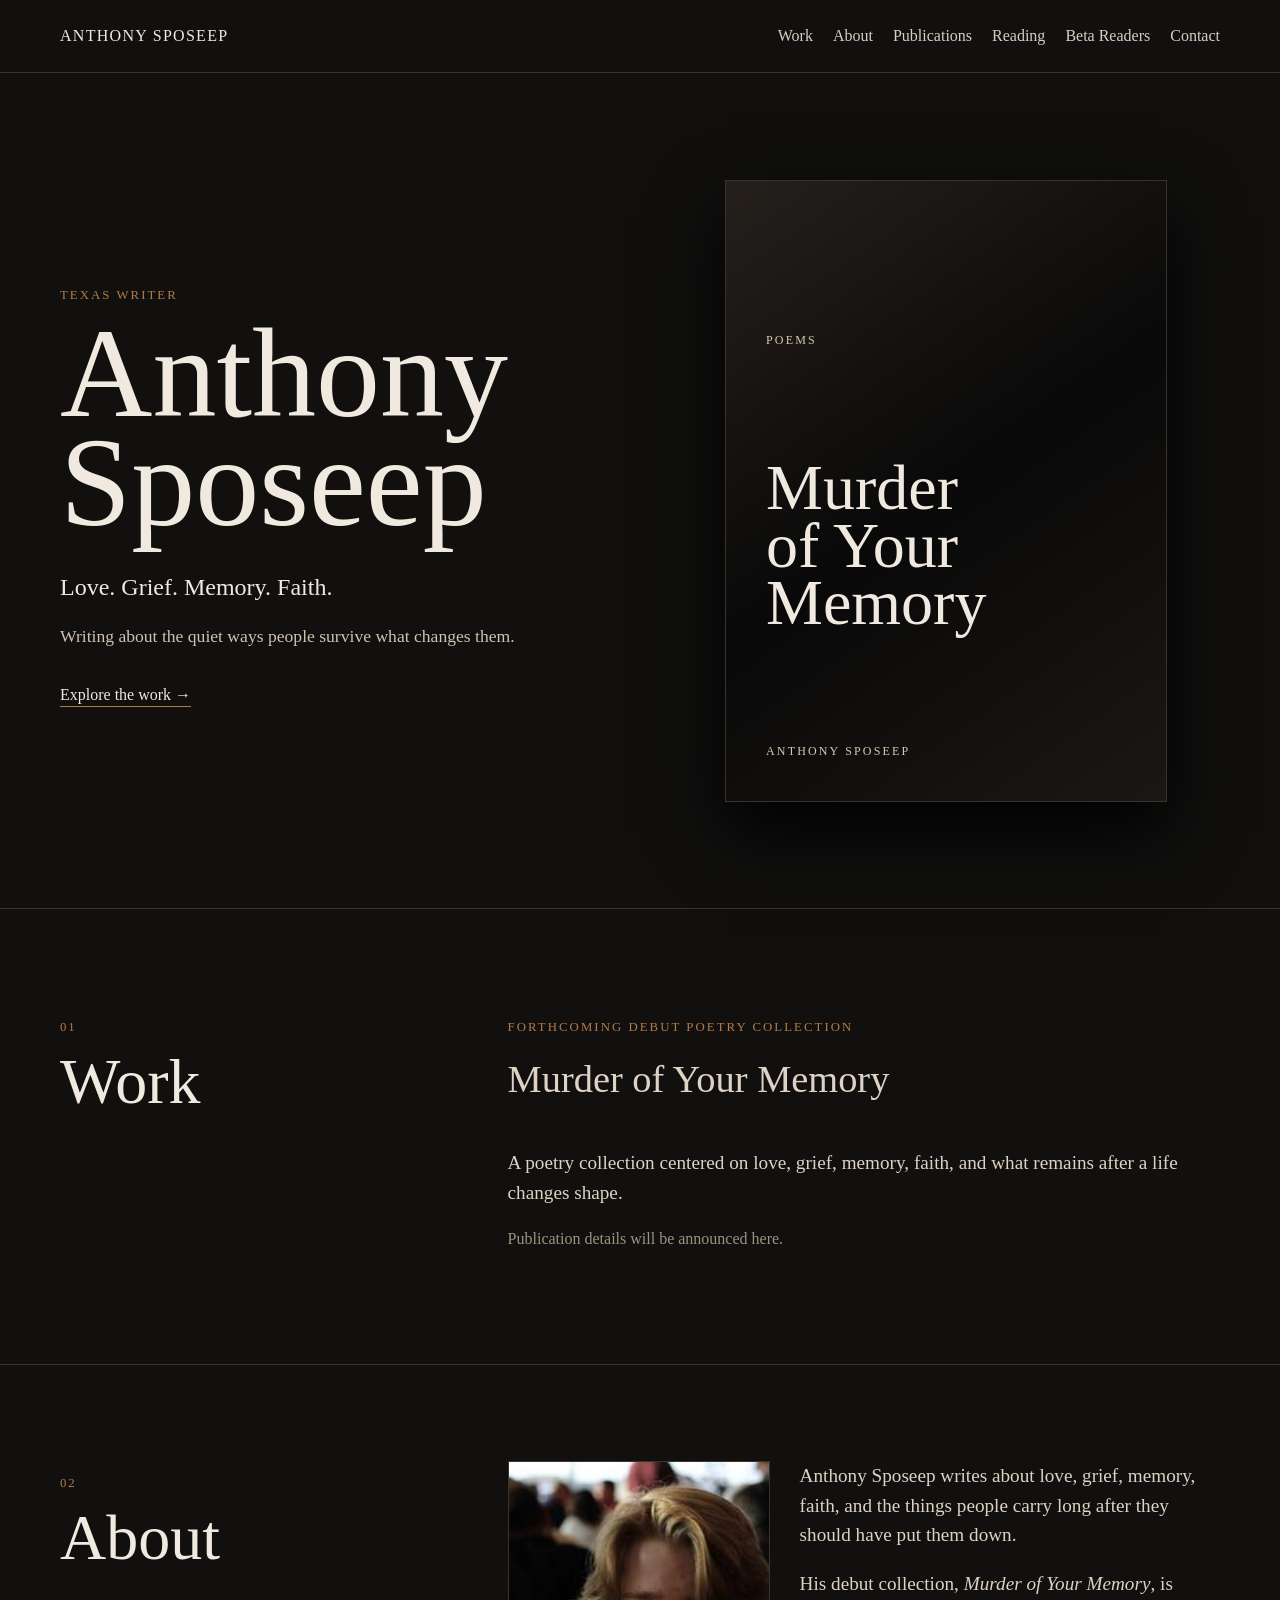
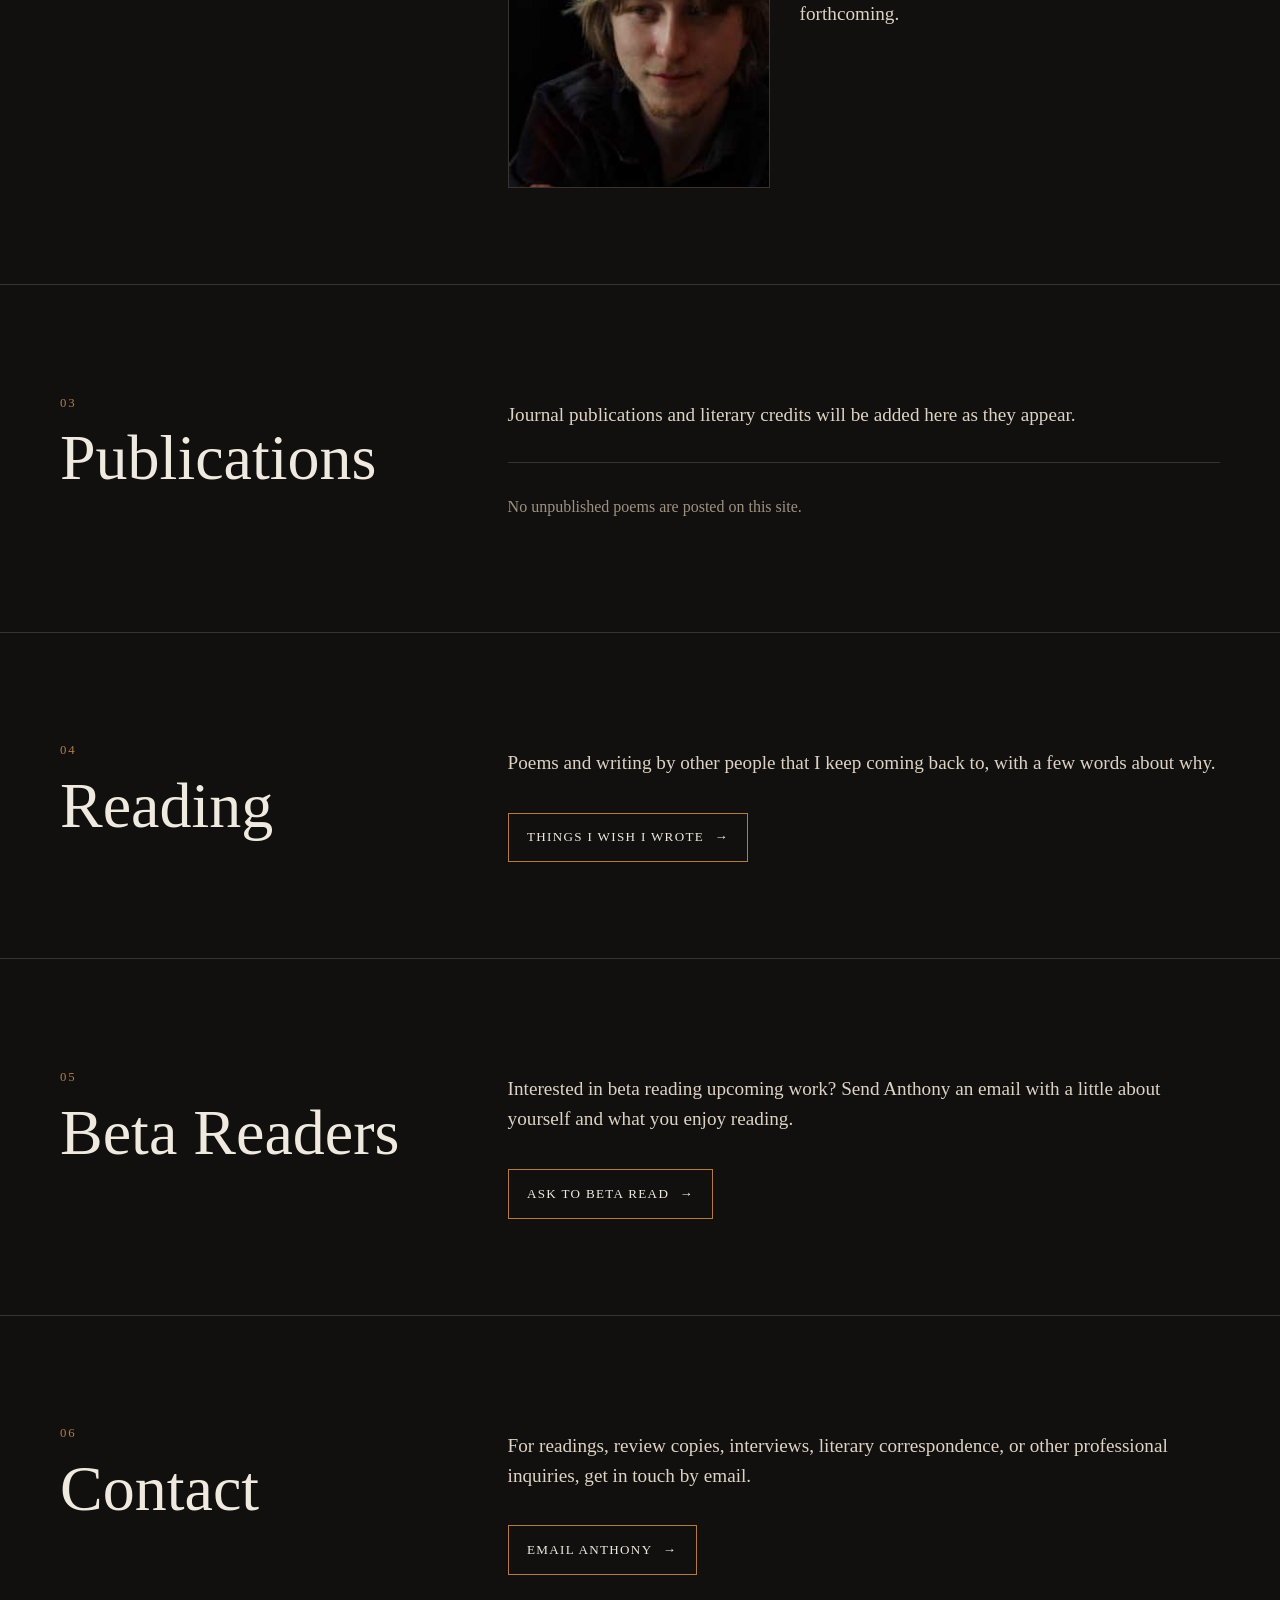
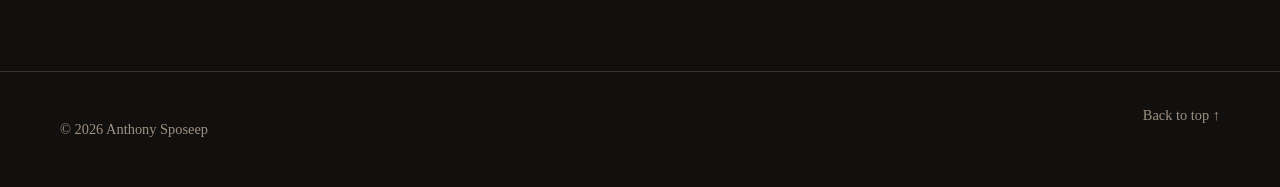
==== index.html @ ea29cc81 "Add author portrait and simplify bio" ====
<!doctype html>
<html lang="en">
<head>
  <meta charset="utf-8">
  <meta name="viewport" content="width=device-width, initial-scale=1">
  <meta name="description" content="Official website of Anthony Sposeep, a Texas writer whose work explores love, grief, memory, faith, and the quiet ways people survive what changes them.">
  <meta name="theme-color" content="#11100f">
  <meta property="og:title" content="Anthony Sposeep | Writer">
  <meta property="og:description" content="Poetry, memory, grief, faith, and the quiet ways people survive what changes them.">
  <meta property="og:type" content="website">
  <title>Anthony Sposeep | Writer</title>
  <link rel="icon" href="favicon.svg" type="image/svg+xml">
  <link rel="stylesheet" href="styles.css?v=3">
</head>
<body>
  <a class="skip-link" href="#main">Skip to content</a>
  <header class="site-header">
    <div class="shell nav-wrap">
      <a class="wordmark" href="#top" aria-label="Anthony Sposeep home">Anthony Sposeep</a>
      <nav class="nav" aria-label="Primary navigation">
        <a href="#work">Work</a>
        <a href="#about">About</a>
        <a href="#publications">Publications</a>
        <a href="reading.html">Reading</a>
        <a href="#beta-readers">Beta Readers</a>
        <a href="#contact">Contact</a>
      </nav>
    </div>
  </header>

  <main id="main">
    <section class="hero shell" id="top">
      <div class="hero-copy">
        <p class="eyebrow">Texas writer</p>
        <h1>Anthony<br>Sposeep</h1>
        <p class="hero-line">Love. Grief. Memory. Faith.</p>
        <p class="hero-intro">Writing about the quiet ways people survive what changes them.</p>
        <a class="text-link" href="#work">Explore the work <span aria-hidden="true">→</span></a>
      </div>
      <div class="cover-stage" aria-label="Murder of Your Memory, debut poetry collection">
        <div class="book-cover">
          <div class="cover-noise"></div>
          <span class="cover-kicker">Poems</span>
          <div class="cover-title">Murder<br>of Your<br>Memory</div>
          <span class="cover-author">Anthony Sposeep</span>
        </div>
      </div>
    </section>

    <section class="section work-section" id="work"><div class="shell two-col"><div><p class="section-number">01</p><h2>Work</h2></div><article class="feature-card"><p class="eyebrow">Forthcoming debut poetry collection</p><h3>Murder of Your Memory</h3><p>A poetry collection centered on love, grief, memory, faith, and what remains after a life changes shape.</p><p class="quiet">Publication details will be announced here.</p></article></div></section>
    <section class="section" id="about"><div class="shell two-col"><div><p class="section-number">02</p><h2>About</h2></div><div class="about-content"><img class="about-cat" src="author.jpeg" alt="Portrait of Anthony Sposeep"><div class="prose"><p>Anthony Sposeep writes about love, grief, memory, faith, and the things people carry long after they should have put them down.</p><p>His debut collection, <em>Murder of Your Memory</em>, is forthcoming.</p></div></div></div></section>
    <section class="section" id="publications"><div class="shell two-col"><div><p class="section-number">03</p><h2>Publications</h2></div><div class="prose publications-copy"><p>Journal publications and literary credits will be added here as they appear.</p><div class="rule"></div><p class="quiet">No unpublished poems are posted on this site.</p></div></div></section>
    <section class="section" id="reading"><div class="shell two-col"><div><p class="section-number">04</p><h2>Reading</h2></div><div class="prose"><p>Poems and writing by other people that I keep coming back to, with a few words about why.</p><a class="contact-button" href="reading.html">Things I Wish I Wrote <span aria-hidden="true">→</span></a></div></div></section>
    <section class="section" id="beta-readers"><div class="shell two-col"><div><p class="section-number">05</p><h2>Beta Readers</h2></div><div class="prose"><p>Interested in beta reading upcoming work? Send Anthony an email with a little about yourself and what you enjoy reading.</p><a class="contact-button email-link" href="#" data-subject="Beta Reader Request">Ask to Beta Read <span aria-hidden="true">→</span></a></div></div></section>
    <section class="section contact-section" id="contact"><div class="shell two-col"><div><p class="section-number">06</p><h2>Contact</h2></div><div class="prose"><p>For readings, review copies, interviews, literary correspondence, or other professional inquiries, get in touch by email.</p><a class="contact-button email-link" href="#" data-subject="Website Inquiry">Email Anthony <span aria-hidden="true">→</span></a></div></div></section>
  </main>
  <footer class="site-footer"><div class="shell footer-wrap"><p>© 2026 Anthony Sposeep</p><a href="#top">Back to top ↑</a></div></footer>
  <script>const addressCodes=[97,110,116,104,111,110,121,115,112,111,115,101,101,112,64,103,109,97,105,108,46,99,111,109];const emailAddress=String.fromCharCode(...addressCodes);document.querySelectorAll('.email-link').forEach((link)=>{const subject=encodeURIComponent(link.dataset.subject||'Website Inquiry');link.href=`mailto:${emailAddress}?subject=${subject}`;});</script>
</body>
</html>
---- styles.css ----
body { margin: 0; background: #11100f; color: #efe9df; font-family: "Times New Roman", Times, serif; line-height: 1.55; }
a { color: inherit; text-decoration: none; }
.shell { width: min(calc(100% - 2rem), 1160px); margin: 0 auto; }
.site-header { position: sticky; top: 0; z-index: 10; background: #11100f; border-bottom: 1px solid #3a332d; }
.nav-wrap { min-height: 72px; display: flex; align-items: center; justify-content: space-between; }
.wordmark { text-transform: uppercase; letter-spacing: .08em; }
.nav { display: flex; gap: 1.25rem; color: #d8cec0; }
.nav a[aria-current="page"] { color: #efe9df; border-bottom: 1px solid #b47b45; }
.hero { min-height: 75vh; display: grid; grid-template-columns: 1fr 1fr; gap: 4rem; align-items: center; padding: 5rem 0; }
.eyebrow { color: #b47b45; text-transform: uppercase; letter-spacing: .16em; font-size: .8rem; }
h1 { font-size: clamp(4.5rem,10vw,8rem); line-height: .85; font-weight: 400; margin: 0 0 2rem; }
.hero-line { font-size: 1.5rem; margin-bottom: .4rem; }
.hero-intro { color: #cec2b3; max-width: 34rem; font-size: 1.1rem; margin-bottom: 2rem; }
.text-link { border-bottom: 1px solid #b47b45; padding-bottom: .2rem; }
.cover-stage { display: grid; place-items: center; }
.book-cover { width: 360px; max-width: 80vw; aspect-ratio: 2/3; background: linear-gradient(145deg,#25201c,#090909 50%,#1b1714); border: 1px solid #3a332d; padding: 2.5rem; display: flex; flex-direction: column; justify-content: space-between; box-shadow: 0 30px 70px #000; }
.cover-kicker,.cover-author { text-transform: uppercase; letter-spacing: .18em; font-size: .75rem; color: #d8c8b5; }
.cover-title { font-size: clamp(2.7rem,5vw,4.2rem); line-height: .9; }
.section { border-top: 1px solid #3a332d; padding: 6rem 0; }
.two-col { display: grid; grid-template-columns: .7fr 1.3fr; gap: 4rem; }
.section-number { color: #b47b45; letter-spacing: .14em; font-size: .8rem; }
.section h2 { font-size: clamp(2.8rem,5vw,5rem); line-height: 1; font-weight: 400; margin: 0; }
.feature-card,.prose { max-width: 46rem; color: #ddd2c4; font-size: 1.2rem; }
.feature-card h3 { font-size: clamp(2rem,3vw,3.4rem); font-weight: 400; margin-top: 0; }
.about-content { display: grid; grid-template-columns: minmax(180px, 260px) 1fr; gap: 2rem; align-items: start; }
.about-cat { width: 100%; aspect-ratio: 4/5; object-fit: cover; object-position: center 38%; display: block; border: 1px solid #3a332d; }
.about-content .prose { max-width: 34rem; }
.about-content .prose p:first-child { margin-top: 0; }
.quiet { color: #9f9181; font-size: 1rem; }
.rule { height: 1px; background: #3a332d; margin: 2rem 0; }
.contact-button { display: inline-flex; align-items: center; gap: .65rem; margin-top: 1rem; padding: .85rem 1.15rem; border: 1px solid #b47b45; color: #efe9df; text-transform: uppercase; letter-spacing: .1em; font-size: .82rem; transition: background .2s ease, color .2s ease; }
.contact-button:hover,.contact-button:focus-visible { background: #b47b45; color: #11100f; outline: none; }
.reading-hero { padding: 7rem 0 6rem; }
.reading-hero h1 { max-width: 850px; }
.reading-list { max-width: 1000px; }
.reading-entry { display: grid; grid-template-columns: .55fr 1.45fr; gap: 4rem; padding: 1rem 0 4rem; }
.reading-meta p { margin-top: 0; }
.reading-copy h2 { font-size: clamp(2.7rem,5vw,5rem); line-height: 1; font-weight: 400; margin: 0 0 2rem; }
.reading-note { color: #ddd2c4; font-size: clamp(1.35rem,2.4vw,2rem); line-height: 1.45; max-width: 42rem; }
.site-footer { border-top: 1px solid #3a332d; padding: 2rem 0; color: #9f9181; font-size: .9rem; }
.footer-wrap { display: flex; justify-content: space-between; gap: 1rem; }
.skip-link { position: absolute; left: -9999px; }
.skip-link:focus { left: 1rem; top: 1rem; background: #efe9df; color: #11100f; padding: .6rem .8rem; z-index: 100; }
@media (max-width: 800px) { .hero,.two-col,.reading-entry { grid-template-columns: 1fr; } .hero { min-height: auto; padding: 4rem 0 6rem; } .section { padding: 5rem 0; } .reading-hero { padding: 5rem 0 4rem; } .reading-entry { gap: 1rem; } .about-content { grid-template-columns: minmax(150px, 220px) 1fr; } }
@media (max-width: 560px) { .nav { gap: .8rem; font-size: .85rem; } .nav a:nth-child(2),.nav a:nth-child(3) { display: none; } .about-content { grid-template-columns: 1fr; } .about-cat { max-width: 320px; aspect-ratio: 4/5; } .footer-wrap { flex-direction: column; } }
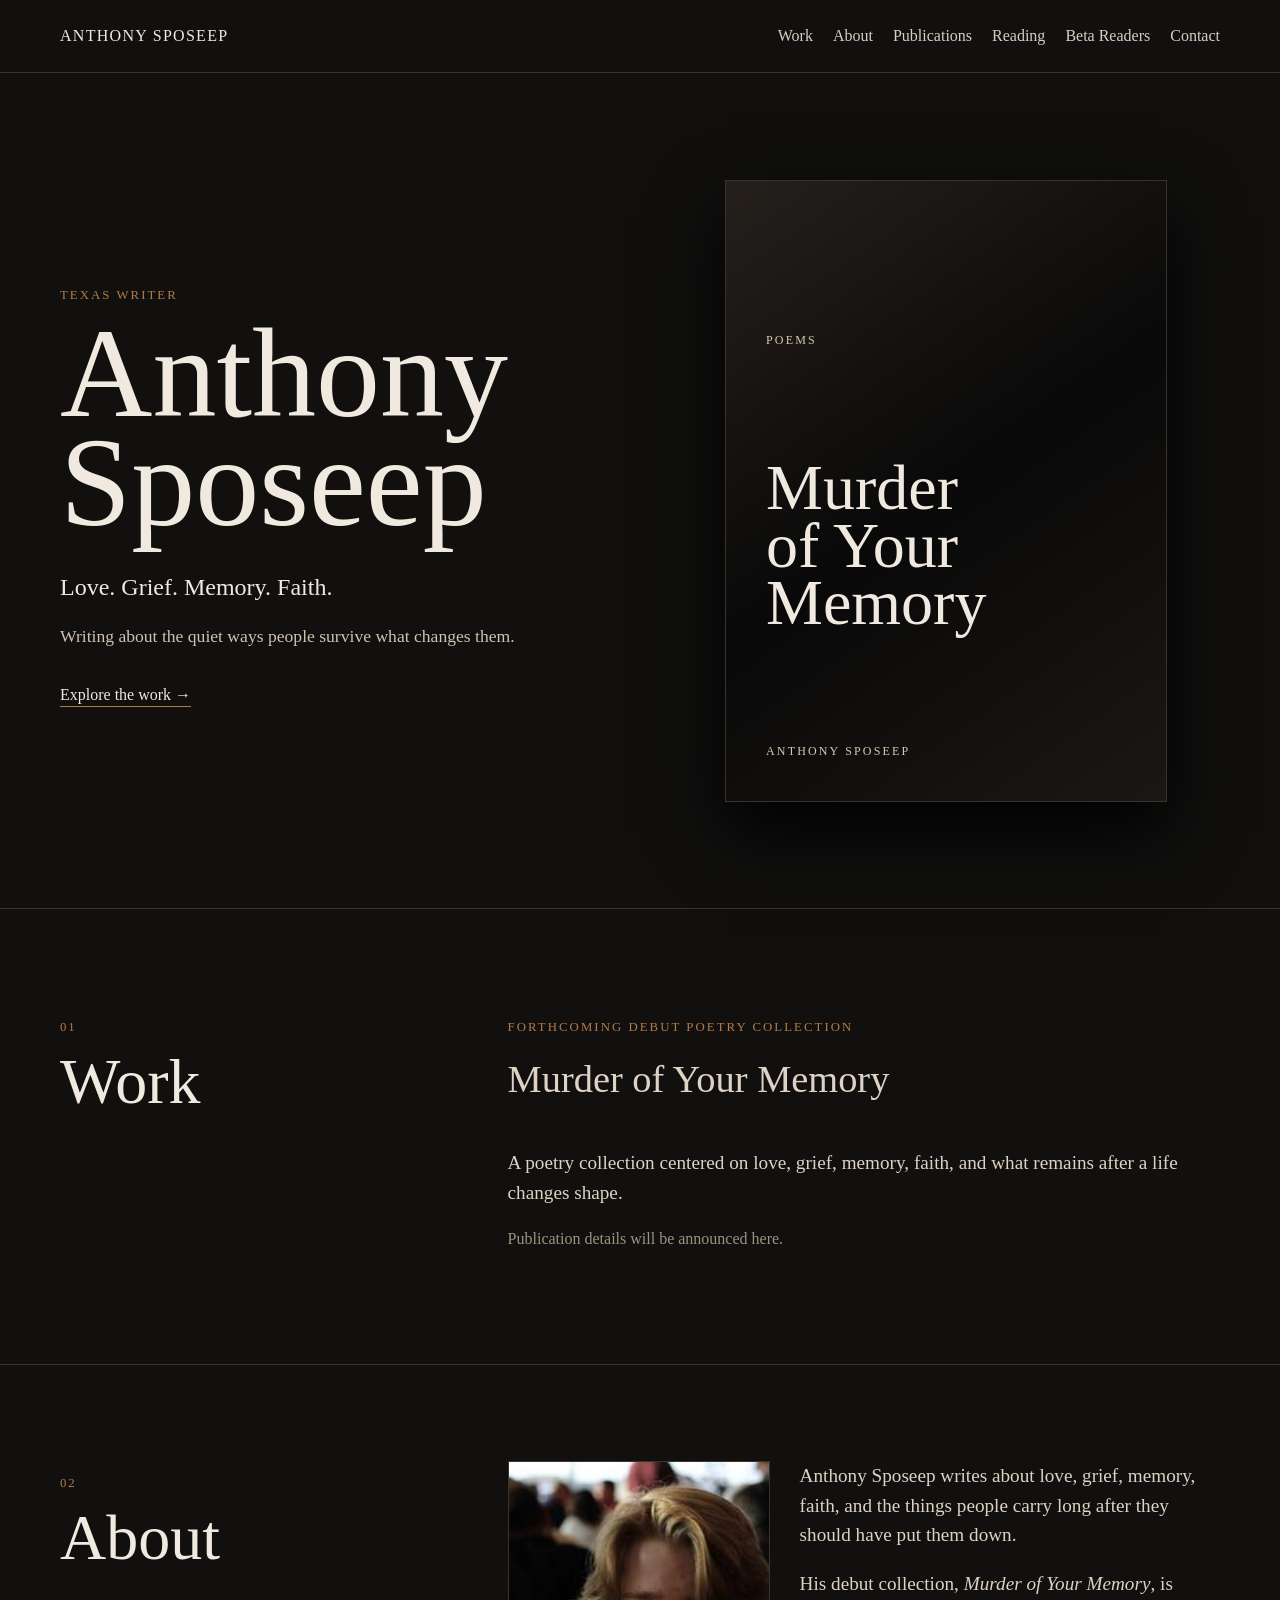
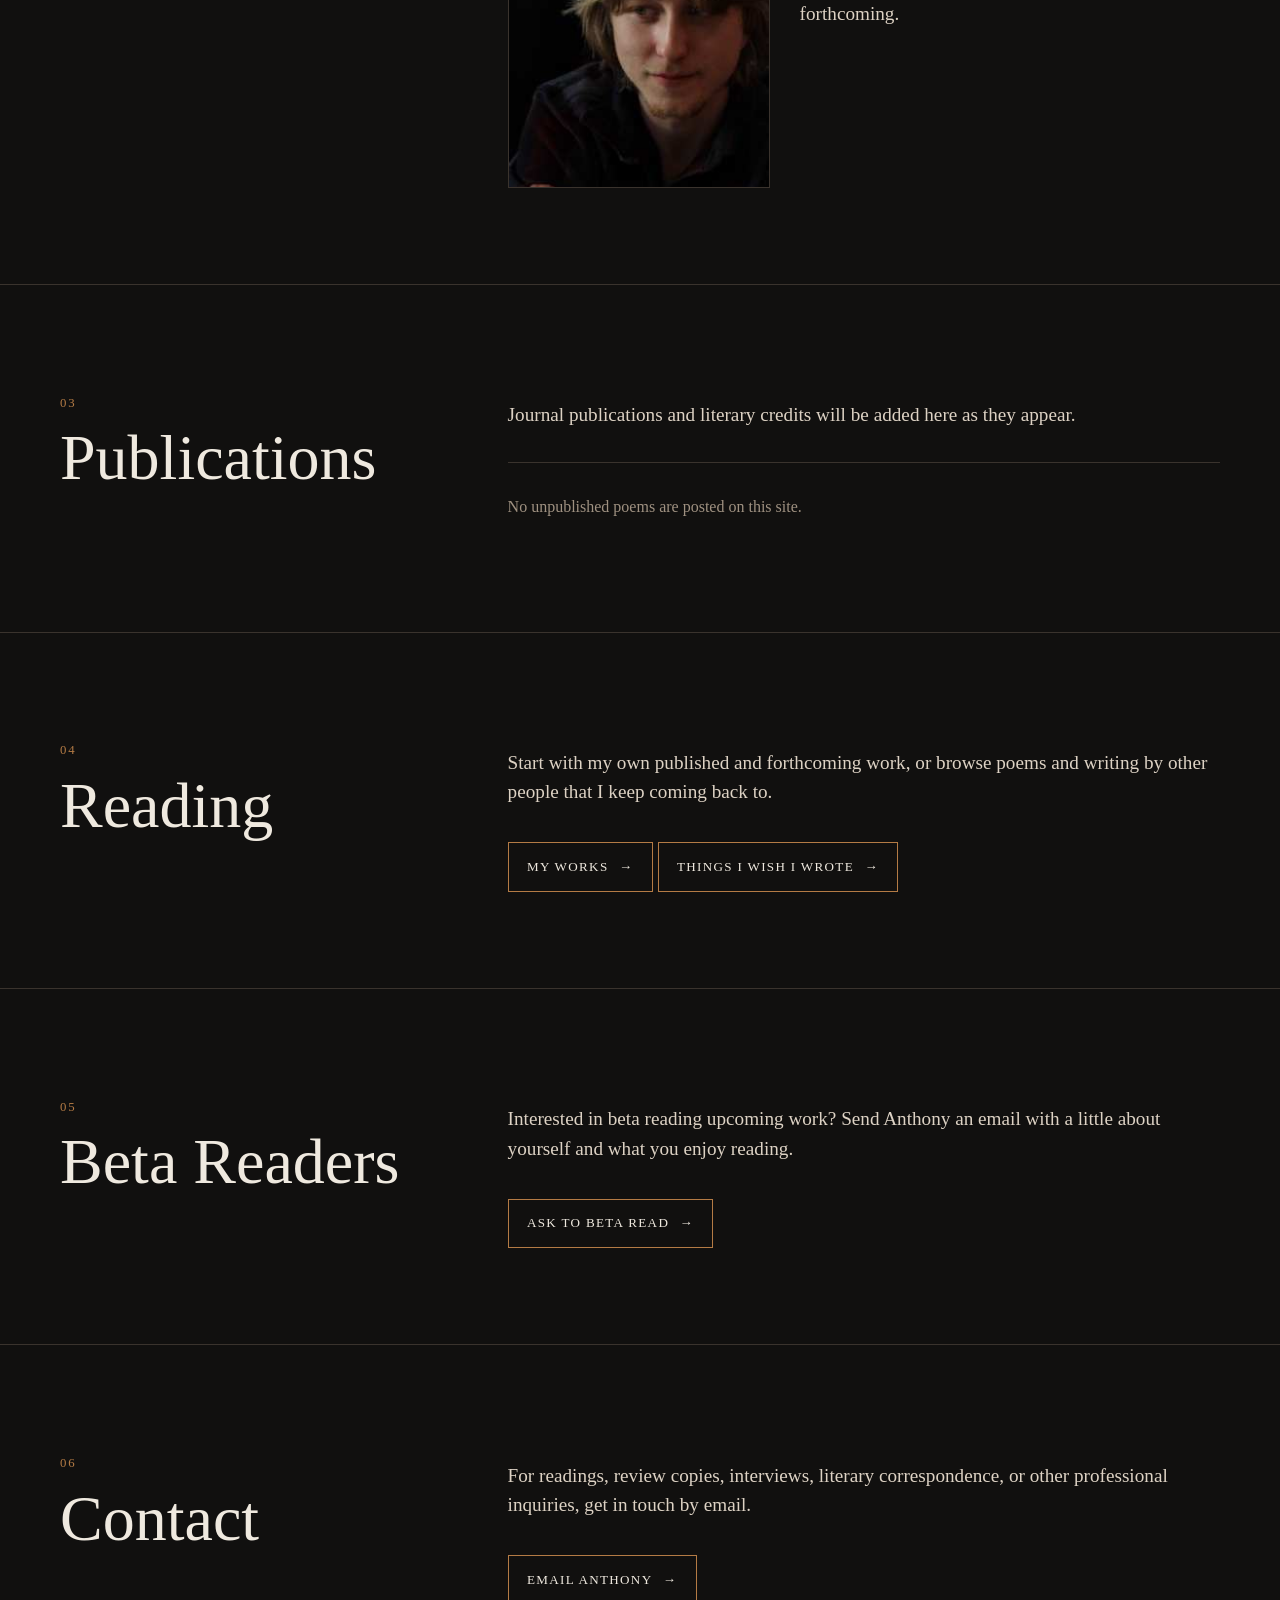
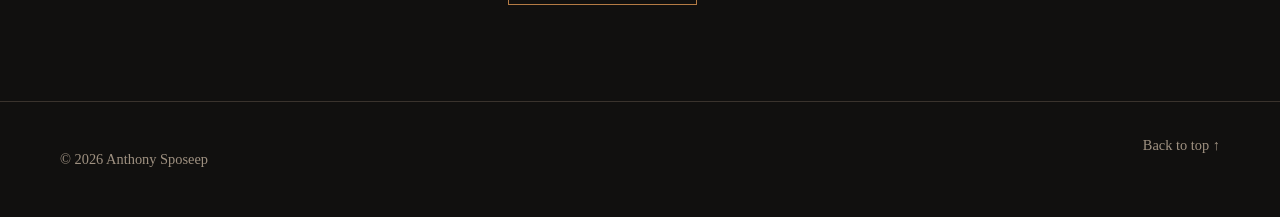
==== commit 4e7250c8: "Promote My Works from Reading section" ====
--- a/index.html
+++ b/index.html
@@ -21,7 +21,7 @@
         <a href="#work">Work</a>
         <a href="#about">About</a>
         <a href="#publications">Publications</a>
-        <a href="reading.html">Reading</a>
+        <a href="works.html">Reading</a>
         <a href="#beta-readers">Beta Readers</a>
         <a href="#contact">Contact</a>
       </nav>
@@ -50,7 +50,7 @@
     <section class="section work-section" id="work"><div class="shell two-col"><div><p class="section-number">01</p><h2>Work</h2></div><article class="feature-card"><p class="eyebrow">Forthcoming debut poetry collection</p><h3>Murder of Your Memory</h3><p>A poetry collection centered on love, grief, memory, faith, and what remains after a life changes shape.</p><p class="quiet">Publication details will be announced here.</p></article></div></section>
     <section class="section" id="about"><div class="shell two-col"><div><p class="section-number">02</p><h2>About</h2></div><div class="about-content"><img class="about-cat" src="author.jpeg" alt="Portrait of Anthony Sposeep"><div class="prose"><p>Anthony Sposeep writes about love, grief, memory, faith, and the things people carry long after they should have put them down.</p><p>His debut collection, <em>Murder of Your Memory</em>, is forthcoming.</p></div></div></div></section>
     <section class="section" id="publications"><div class="shell two-col"><div><p class="section-number">03</p><h2>Publications</h2></div><div class="prose publications-copy"><p>Journal publications and literary credits will be added here as they appear.</p><div class="rule"></div><p class="quiet">No unpublished poems are posted on this site.</p></div></div></section>
-    <section class="section" id="reading"><div class="shell two-col"><div><p class="section-number">04</p><h2>Reading</h2></div><div class="prose"><p>Poems and writing by other people that I keep coming back to, with a few words about why.</p><a class="contact-button" href="reading.html">Things I Wish I Wrote <span aria-hidden="true">→</span></a></div></div></section>
+    <section class="section" id="reading"><div class="shell two-col"><div><p class="section-number">04</p><h2>Reading</h2></div><div class="prose"><p>Start with my own published and forthcoming work, or browse poems and writing by other people that I keep coming back to.</p><a class="contact-button" href="works.html">My Works <span aria-hidden="true">→</span></a> <a class="contact-button" href="reading.html">Things I Wish I Wrote <span aria-hidden="true">→</span></a></div></div></section>
     <section class="section" id="beta-readers"><div class="shell two-col"><div><p class="section-number">05</p><h2>Beta Readers</h2></div><div class="prose"><p>Interested in beta reading upcoming work? Send Anthony an email with a little about yourself and what you enjoy reading.</p><a class="contact-button email-link" href="#" data-subject="Beta Reader Request">Ask to Beta Read <span aria-hidden="true">→</span></a></div></div></section>
     <section class="section contact-section" id="contact"><div class="shell two-col"><div><p class="section-number">06</p><h2>Contact</h2></div><div class="prose"><p>For readings, review copies, interviews, literary correspondence, or other professional inquiries, get in touch by email.</p><a class="contact-button email-link" href="#" data-subject="Website Inquiry">Email Anthony <span aria-hidden="true">→</span></a></div></div></section>
   </main>
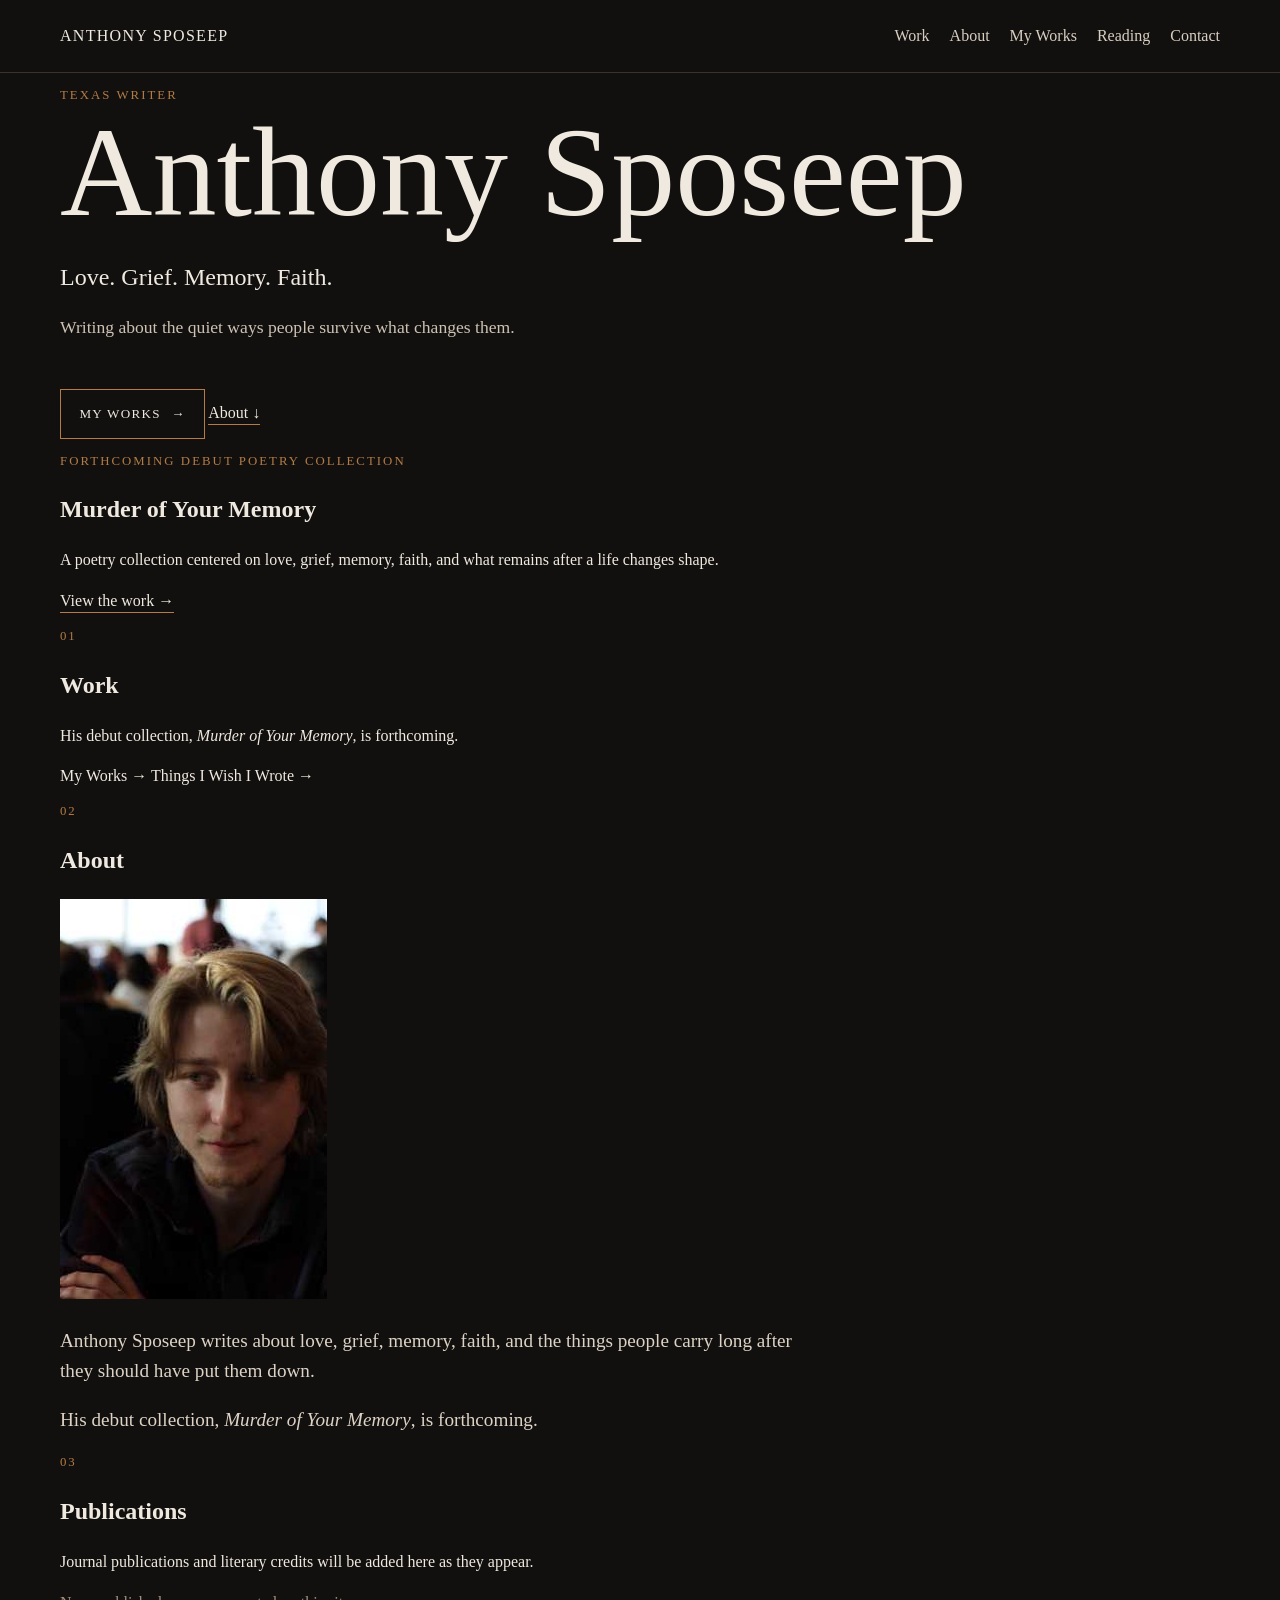
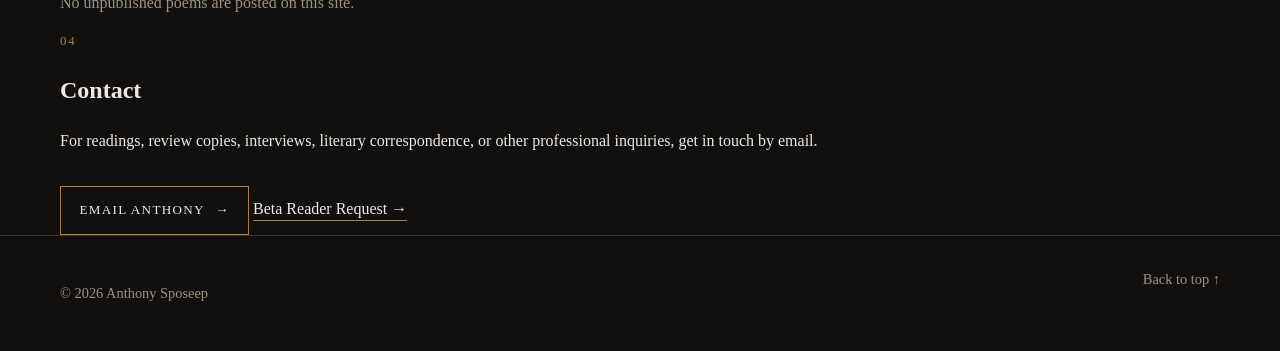
==== commit 589b0202: "Redesign homepage with cleaner editorial layout" ====
--- a/index.html
+++ b/index.html
@@ -10,51 +10,114 @@
   <meta property="og:type" content="website">
   <title>Anthony Sposeep | Writer</title>
   <link rel="icon" href="favicon.svg" type="image/svg+xml">
-  <link rel="stylesheet" href="styles.css?v=3">
+  <link rel="stylesheet" href="styles.css?v=4">
 </head>
-<body>
+<body class="home-page">
   <a class="skip-link" href="#main">Skip to content</a>
-  <header class="site-header">
+
+  <header class="site-header home-header">
     <div class="shell nav-wrap">
       <a class="wordmark" href="#top" aria-label="Anthony Sposeep home">Anthony Sposeep</a>
-      <nav class="nav" aria-label="Primary navigation">
+      <nav class="nav home-nav" aria-label="Primary navigation">
         <a href="#work">Work</a>
         <a href="#about">About</a>
-        <a href="#publications">Publications</a>
-        <a href="works.html">Reading</a>
-        <a href="#beta-readers">Beta Readers</a>
+        <a href="works.html">My Works</a>
+        <a href="reading.html">Reading</a>
         <a href="#contact">Contact</a>
       </nav>
     </div>
   </header>
 
   <main id="main">
-    <section class="hero shell" id="top">
-      <div class="hero-copy">
+    <section class="home-hero shell" id="top">
+      <div class="home-hero-copy">
         <p class="eyebrow">Texas writer</p>
-        <h1>Anthony<br>Sposeep</h1>
+        <h1>Anthony Sposeep</h1>
         <p class="hero-line">Love. Grief. Memory. Faith.</p>
         <p class="hero-intro">Writing about the quiet ways people survive what changes them.</p>
-        <a class="text-link" href="#work">Explore the work <span aria-hidden="true">→</span></a>
+        <div class="home-actions">
+          <a class="contact-button" href="works.html">My Works <span aria-hidden="true">→</span></a>
+          <a class="text-link" href="#about">About <span aria-hidden="true">↓</span></a>
+        </div>
       </div>
-      <div class="cover-stage" aria-label="Murder of Your Memory, debut poetry collection">
-        <div class="book-cover">
-          <div class="cover-noise"></div>
-          <span class="cover-kicker">Poems</span>
-          <div class="cover-title">Murder<br>of Your<br>Memory</div>
-          <span class="cover-author">Anthony Sposeep</span>
+
+      <aside class="home-feature" aria-label="Forthcoming debut poetry collection">
+        <p class="eyebrow">Forthcoming debut poetry collection</p>
+        <h2>Murder of Your Memory</h2>
+        <p>A poetry collection centered on love, grief, memory, faith, and what remains after a life changes shape.</p>
+        <a class="text-link" href="works.html">View the work <span aria-hidden="true">→</span></a>
+      </aside>
+    </section>
+
+    <section class="home-section" id="work">
+      <div class="shell home-grid">
+        <div>
+          <p class="section-number">01</p>
+          <h2>Work</h2>
+        </div>
+        <div class="home-copy">
+          <p class="home-lead">His debut collection, <em>Murder of Your Memory</em>, is forthcoming.</p>
+          <div class="home-link-row">
+            <a href="works.html">My Works <span aria-hidden="true">→</span></a>
+            <a href="reading.html">Things I Wish I Wrote <span aria-hidden="true">→</span></a>
+          </div>
         </div>
       </div>
     </section>
 
-    <section class="section work-section" id="work"><div class="shell two-col"><div><p class="section-number">01</p><h2>Work</h2></div><article class="feature-card"><p class="eyebrow">Forthcoming debut poetry collection</p><h3>Murder of Your Memory</h3><p>A poetry collection centered on love, grief, memory, faith, and what remains after a life changes shape.</p><p class="quiet">Publication details will be announced here.</p></article></div></section>
-    <section class="section" id="about"><div class="shell two-col"><div><p class="section-number">02</p><h2>About</h2></div><div class="about-content"><img class="about-cat" src="author.jpeg" alt="Portrait of Anthony Sposeep"><div class="prose"><p>Anthony Sposeep writes about love, grief, memory, faith, and the things people carry long after they should have put them down.</p><p>His debut collection, <em>Murder of Your Memory</em>, is forthcoming.</p></div></div></div></section>
-    <section class="section" id="publications"><div class="shell two-col"><div><p class="section-number">03</p><h2>Publications</h2></div><div class="prose publications-copy"><p>Journal publications and literary credits will be added here as they appear.</p><div class="rule"></div><p class="quiet">No unpublished poems are posted on this site.</p></div></div></section>
-    <section class="section" id="reading"><div class="shell two-col"><div><p class="section-number">04</p><h2>Reading</h2></div><div class="prose"><p>Start with my own published and forthcoming work, or browse poems and writing by other people that I keep coming back to.</p><a class="contact-button" href="works.html">My Works <span aria-hidden="true">→</span></a> <a class="contact-button" href="reading.html">Things I Wish I Wrote <span aria-hidden="true">→</span></a></div></div></section>
-    <section class="section" id="beta-readers"><div class="shell two-col"><div><p class="section-number">05</p><h2>Beta Readers</h2></div><div class="prose"><p>Interested in beta reading upcoming work? Send Anthony an email with a little about yourself and what you enjoy reading.</p><a class="contact-button email-link" href="#" data-subject="Beta Reader Request">Ask to Beta Read <span aria-hidden="true">→</span></a></div></div></section>
-    <section class="section contact-section" id="contact"><div class="shell two-col"><div><p class="section-number">06</p><h2>Contact</h2></div><div class="prose"><p>For readings, review copies, interviews, literary correspondence, or other professional inquiries, get in touch by email.</p><a class="contact-button email-link" href="#" data-subject="Website Inquiry">Email Anthony <span aria-hidden="true">→</span></a></div></div></section>
+    <section class="home-section" id="about">
+      <div class="shell home-grid">
+        <div>
+          <p class="section-number">02</p>
+          <h2>About</h2>
+        </div>
+        <div class="home-about">
+          <img class="home-portrait" src="author.jpeg" alt="Portrait of Anthony Sposeep">
+          <div class="prose">
+            <p>Anthony Sposeep writes about love, grief, memory, faith, and the things people carry long after they should have put them down.</p>
+            <p>His debut collection, <em>Murder of Your Memory</em>, is forthcoming.</p>
+          </div>
+        </div>
+      </div>
+    </section>
+
+    <section class="home-section" id="publications">
+      <div class="shell home-grid">
+        <div>
+          <p class="section-number">03</p>
+          <h2>Publications</h2>
+        </div>
+        <div class="home-copy">
+          <p>Journal publications and literary credits will be added here as they appear.</p>
+          <p class="quiet">No unpublished poems are posted on this site.</p>
+        </div>
+      </div>
+    </section>
+
+    <section class="home-section" id="contact">
+      <div class="shell home-grid">
+        <div>
+          <p class="section-number">04</p>
+          <h2>Contact</h2>
+        </div>
+        <div class="home-copy">
+          <p>For readings, review copies, interviews, literary correspondence, or other professional inquiries, get in touch by email.</p>
+          <div class="home-actions">
+            <a class="contact-button email-link" href="#" data-subject="Website Inquiry">Email Anthony <span aria-hidden="true">→</span></a>
+            <a class="text-link email-link" href="#" data-subject="Beta Reader Request">Beta Reader Request <span aria-hidden="true">→</span></a>
+          </div>
+        </div>
+      </div>
+    </section>
   </main>
-  <footer class="site-footer"><div class="shell footer-wrap"><p>© 2026 Anthony Sposeep</p><a href="#top">Back to top ↑</a></div></footer>
+
+  <footer class="site-footer">
+    <div class="shell footer-wrap">
+      <p>© 2026 Anthony Sposeep</p>
+      <a href="#top">Back to top ↑</a>
+    </div>
+  </footer>
+
   <script>const addressCodes=[97,110,116,104,111,110,121,115,112,111,115,101,101,112,64,103,109,97,105,108,46,99,111,109];const emailAddress=String.fromCharCode(...addressCodes);document.querySelectorAll('.email-link').forEach((link)=>{const subject=encodeURIComponent(link.dataset.subject||'Website Inquiry');link.href=`mailto:${emailAddress}?subject=${subject}`;});</script>
 </body>
 </html>
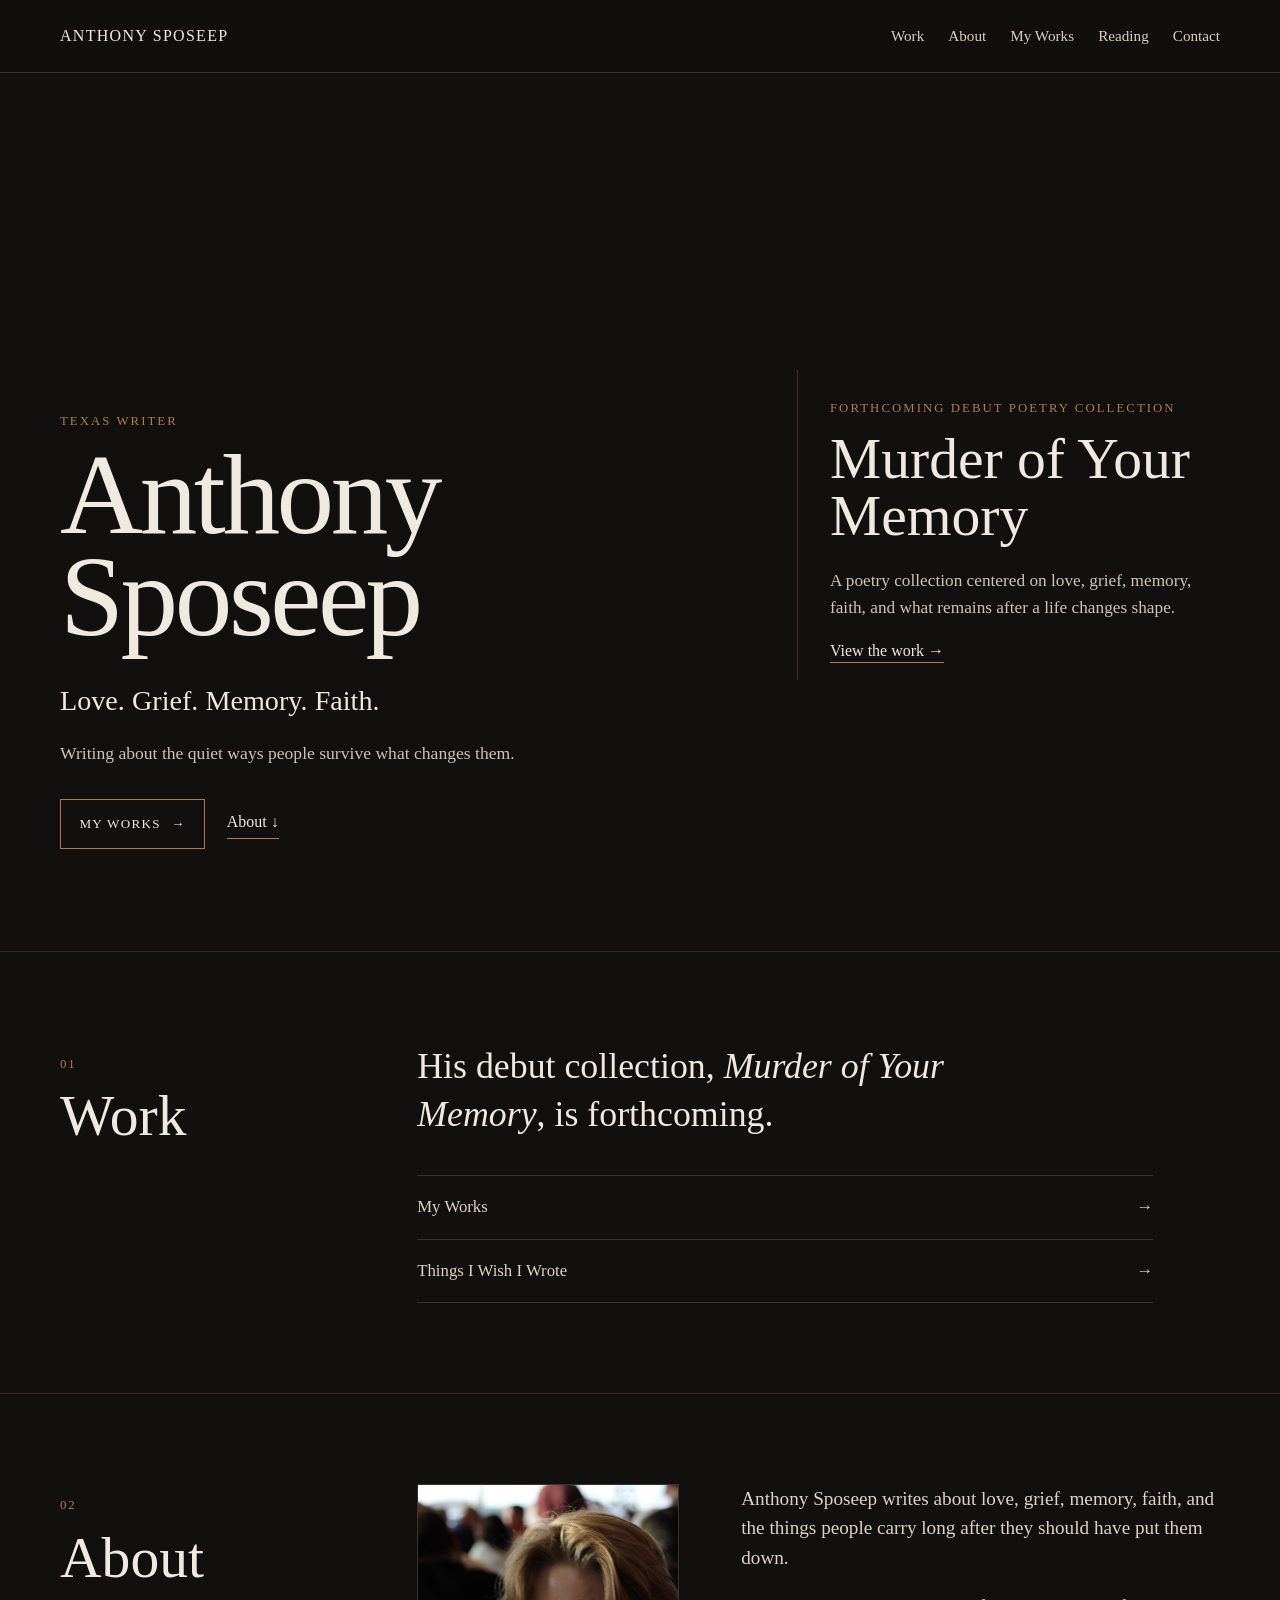
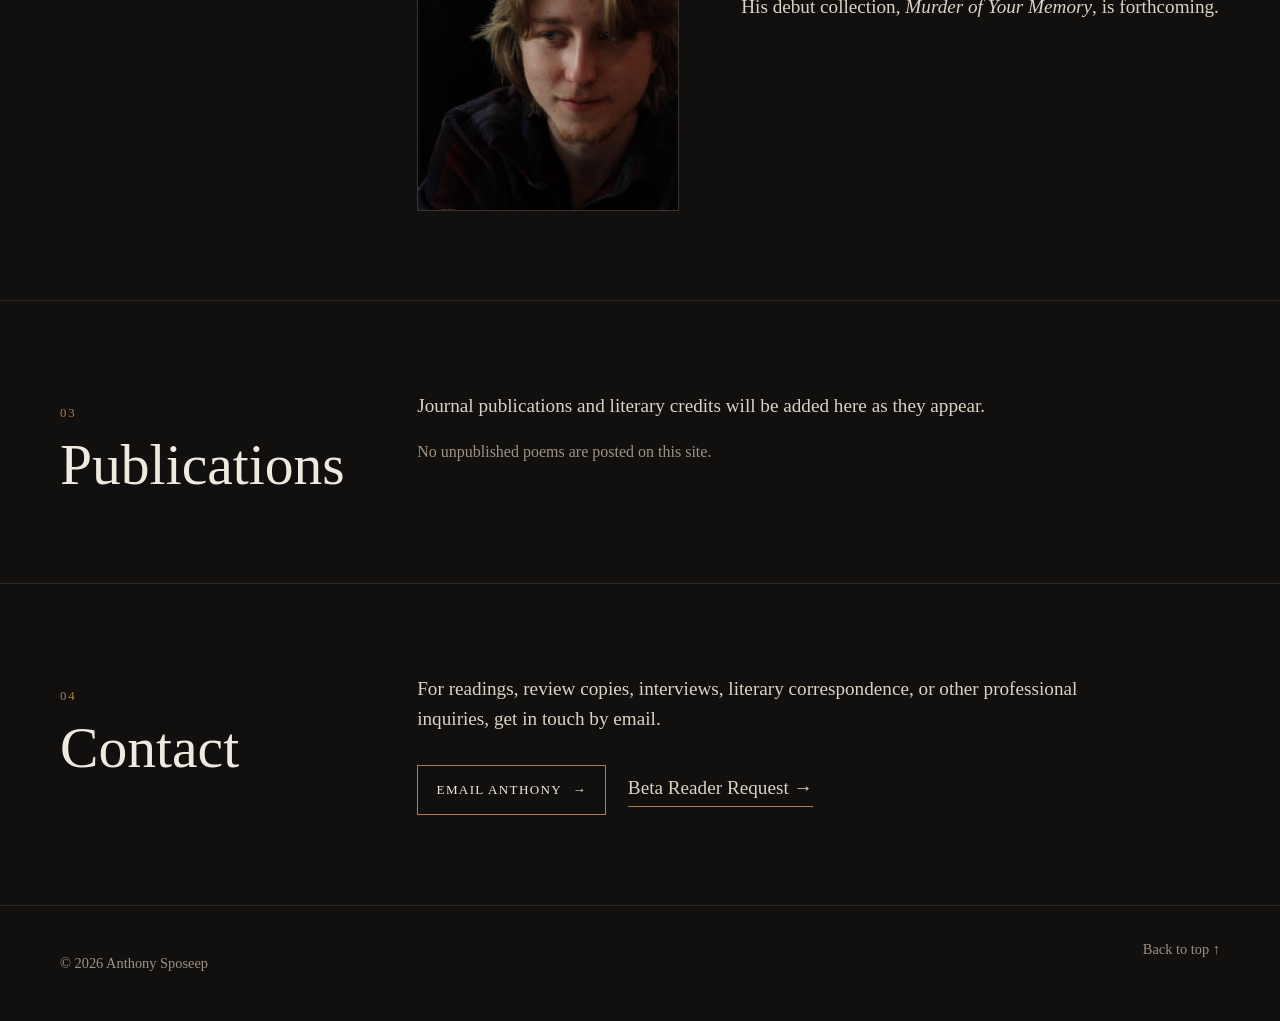
==== commit 5fcfed97: "Use higher-resolution author portrait" ====
--- a/index.html
+++ b/index.html
@@ -72,7 +72,7 @@
           <h2>About</h2>
         </div>
         <div class="home-about">
-          <img class="home-portrait" src="author.jpeg" alt="Portrait of Anthony Sposeep">
+          <img class="home-portrait" src="868.JPEG" alt="Portrait of Anthony Sposeep">
           <div class="prose">
             <p>Anthony Sposeep writes about love, grief, memory, faith, and the things people carry long after they should have put them down.</p>
             <p>His debut collection, <em>Murder of Your Memory</em>, is forthcoming.</p>
--- a/styles.css
+++ b/styles.css
@@ -41,5 +41,48 @@
 .footer-wrap { display: flex; justify-content: space-between; gap: 1rem; }
 .skip-link { position: absolute; left: -9999px; }
 .skip-link:focus { left: 1rem; top: 1rem; background: #efe9df; color: #11100f; padding: .6rem .8rem; z-index: 100; }
-@media (max-width: 800px) { .hero,.two-col,.reading-entry { grid-template-columns: 1fr; } .hero { min-height: auto; padding: 4rem 0 6rem; } .section { padding: 5rem 0; } .reading-hero { padding: 5rem 0 4rem; } .reading-entry { gap: 1rem; } .about-content { grid-template-columns: minmax(150px, 220px) 1fr; } }
+
+/* Cleaner editorial home page */
+.home-page .home-header { background: rgba(17,16,15,.96); backdrop-filter: blur(10px); }
+.home-page .home-nav { gap: 1.5rem; font-size: .95rem; }
+.home-hero { min-height: 72vh; display: grid; grid-template-columns: minmax(0,1.2fr) minmax(280px,.8fr); gap: clamp(3rem,8vw,8rem); align-items: end; padding: clamp(5rem,10vw,9rem) 0 clamp(4rem,8vw,7rem); }
+.home-hero-copy h1 { max-width: 9ch; font-size: clamp(4.3rem,9vw,8rem); line-height: .88; font-weight: 400; margin: 0 0 2rem; letter-spacing: -.03em; }
+.home-hero-copy .hero-line { font-size: clamp(1.35rem,2.2vw,1.8rem); margin: 0 0 .5rem; }
+.home-hero-copy .hero-intro { margin-bottom: 0; }
+.home-actions { display: flex; align-items: center; gap: 1.35rem; flex-wrap: wrap; margin-top: 2rem; }
+.home-actions .contact-button { margin-top: 0; }
+.home-feature { border-left: 1px solid #3a332d; padding: 1rem 0 1rem 2rem; align-self: center; }
+.home-feature h2 { font-size: clamp(2.5rem,4.5vw,4.5rem); line-height: .98; font-weight: 400; margin: .8rem 0 1.5rem; }
+.home-feature p:not(.eyebrow) { color: #cfc4b6; font-size: 1.08rem; max-width: 31rem; }
+.home-section { border-top: 1px solid #2e2925; padding: clamp(4rem,7vw,6.5rem) 0; }
+.home-grid { display: grid; grid-template-columns: minmax(160px,.5fr) minmax(0,1.5fr); gap: clamp(2rem,7vw,7rem); align-items: start; }
+.home-grid h2 { font-size: clamp(2.5rem,4.5vw,4.6rem); line-height: 1; font-weight: 400; margin: .25rem 0 0; }
+.home-copy { max-width: 46rem; color: #ddd2c4; font-size: 1.2rem; }
+.home-copy > p:first-child { margin-top: 0; }
+.home-lead { font-size: clamp(1.65rem,2.8vw,2.5rem); line-height: 1.35; color: #efe9df; max-width: 36rem; }
+.home-link-row { margin-top: 2.25rem; border-top: 1px solid #3a332d; }
+.home-link-row a { display: flex; justify-content: space-between; gap: 1rem; padding: 1.15rem 0; border-bottom: 1px solid #3a332d; font-size: 1.05rem; }
+.home-link-row a:hover { color: #b47b45; }
+.home-about { display: grid; grid-template-columns: minmax(190px,260px) minmax(0,1fr); gap: clamp(2rem,5vw,4rem); align-items: start; }
+.home-portrait { width: 100%; aspect-ratio: 4/5; object-fit: cover; object-position: center 34%; display: block; border: 1px solid #3a332d; }
+.home-about .prose { max-width: 31rem; }
+.home-about .prose p:first-child { margin-top: 0; }
+.home-page .site-footer { border-top-color: #2e2925; }
+
+@media (max-width: 900px) {
+  .home-hero { grid-template-columns: 1fr; align-items: start; gap: 3.5rem; min-height: auto; }
+  .home-feature { border-left: 0; border-top: 1px solid #3a332d; padding: 2rem 0 0; }
+}
+
+@media (max-width: 800px) { .hero,.two-col,.reading-entry { grid-template-columns: 1fr; } .hero { min-height: auto; padding: 4rem 0 6rem; } .section { padding: 5rem 0; } .reading-hero { padding: 5rem 0 4rem; } .reading-entry { gap: 1rem; } .about-content { grid-template-columns: minmax(150px, 220px) 1fr; } .home-grid { grid-template-columns: 1fr; gap: 2rem; } }
+@media (max-width: 640px) {
+  .home-page .nav-wrap { min-height: 66px; }
+  .home-page .wordmark { font-size: .95rem; }
+  .home-page .home-nav { gap: .85rem; font-size: .82rem; }
+  .home-page .home-nav a:nth-child(2), .home-page .home-nav a:nth-child(4) { display: none; }
+  .home-hero { padding: 4.25rem 0 4.5rem; }
+  .home-hero-copy h1 { font-size: clamp(4rem,19vw,6rem); }
+  .home-about { grid-template-columns: 1fr; }
+  .home-portrait { max-width: 280px; }
+}
 @media (max-width: 560px) { .nav { gap: .8rem; font-size: .85rem; } .nav a:nth-child(2),.nav a:nth-child(3) { display: none; } .about-content { grid-template-columns: 1fr; } .about-cat { max-width: 320px; aspect-ratio: 4/5; } .footer-wrap { flex-direction: column; } }
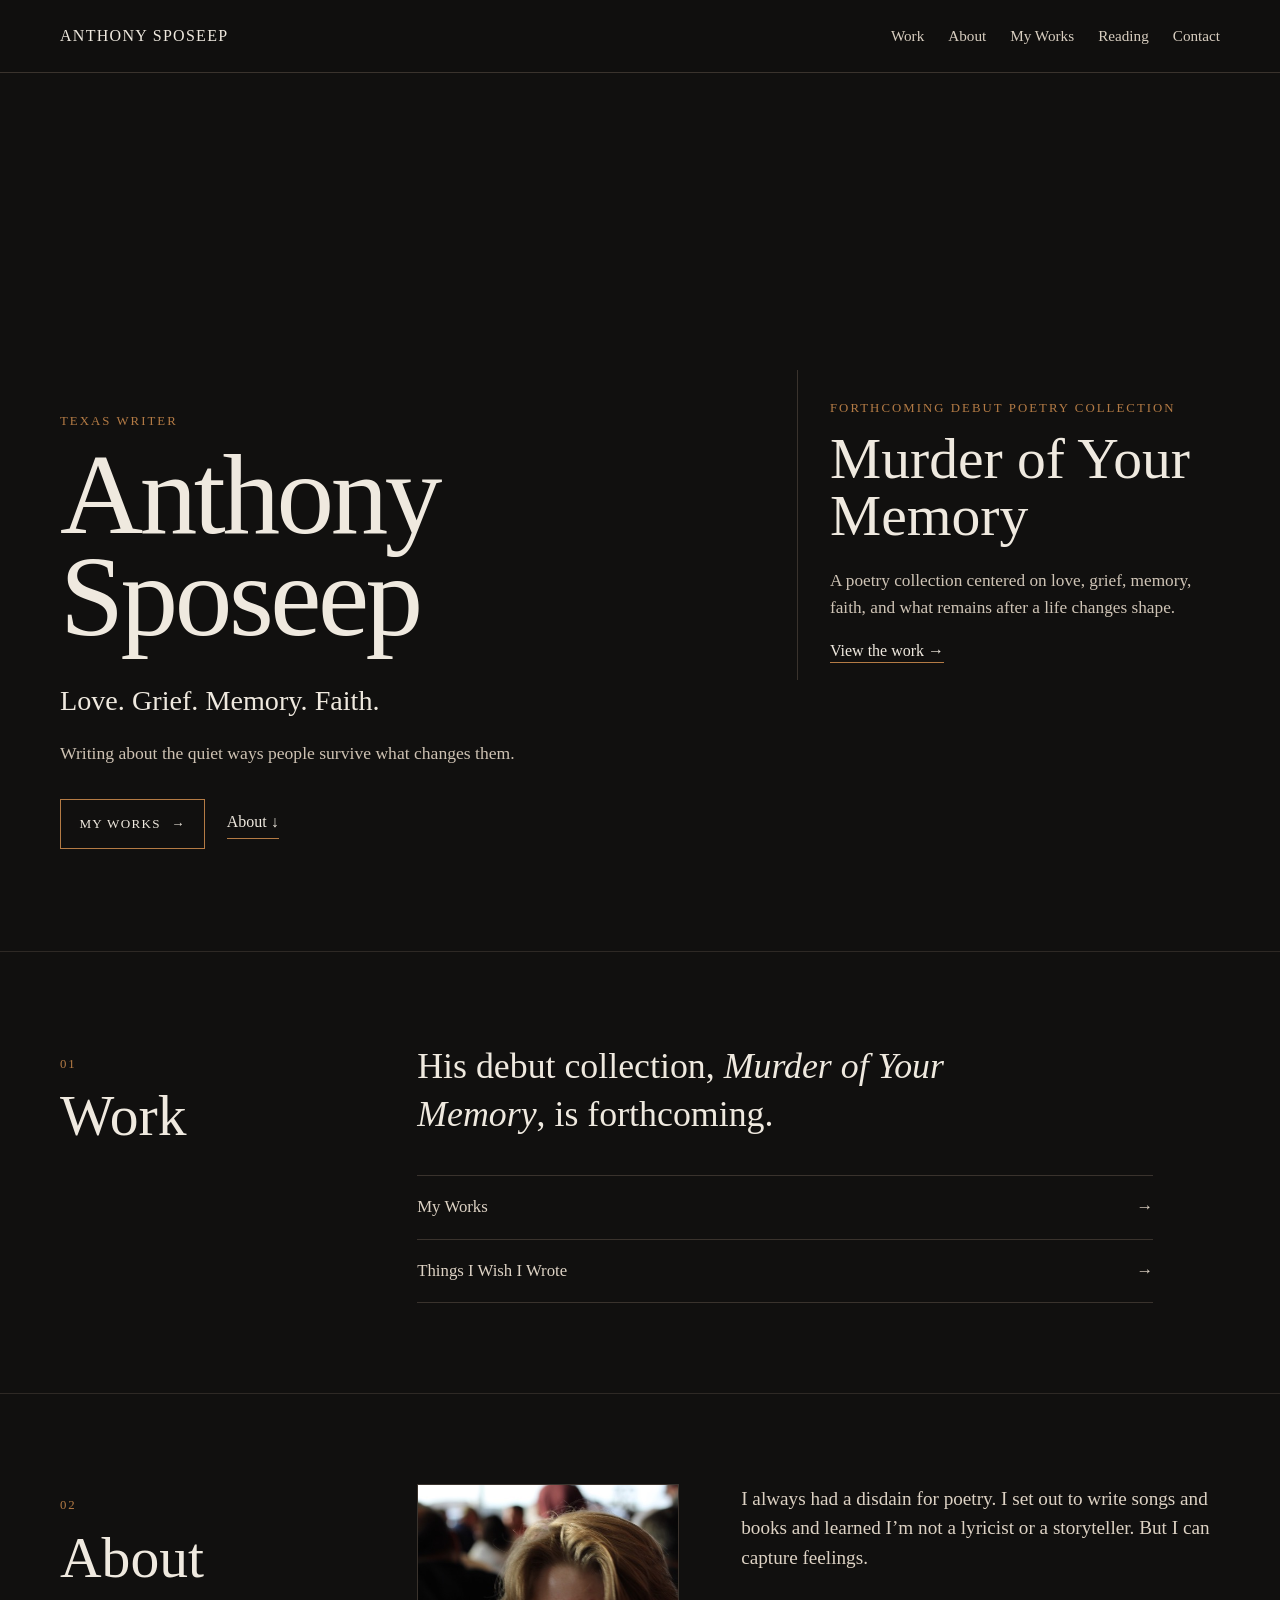
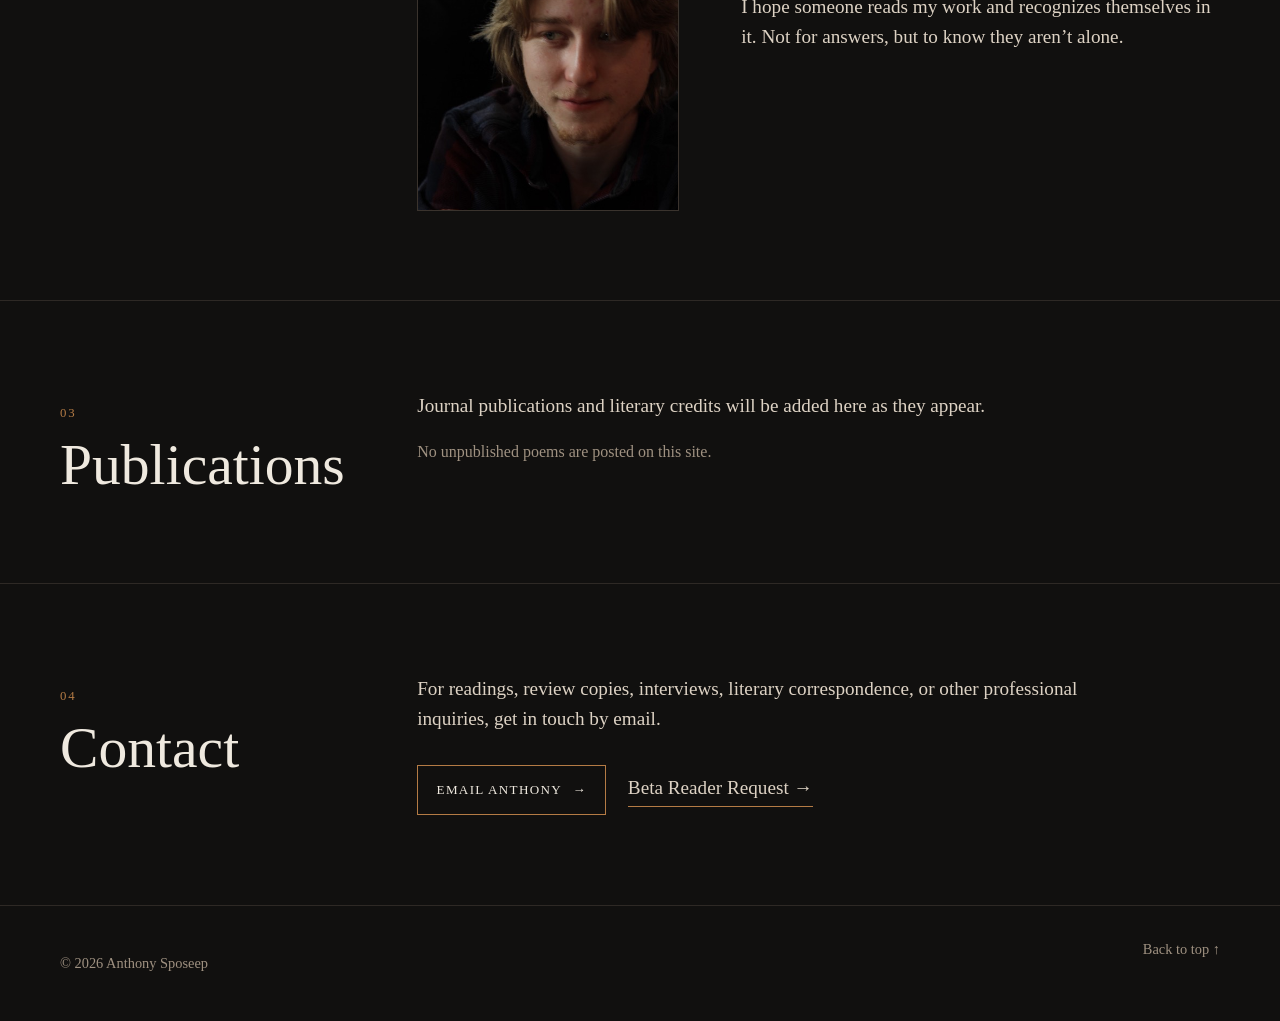
==== commit e17f4382: "Update author bio" ====
--- a/index.html
+++ b/index.html
@@ -74,8 +74,8 @@
         <div class="home-about">
           <img class="home-portrait" src="868.JPEG" alt="Portrait of Anthony Sposeep">
           <div class="prose">
-            <p>Anthony Sposeep writes about love, grief, memory, faith, and the things people carry long after they should have put them down.</p>
-            <p>His debut collection, <em>Murder of Your Memory</em>, is forthcoming.</p>
+            <p>I always had a disdain for poetry. I set out to write songs and books and learned I’m not a lyricist or a storyteller. But I can capture feelings.</p>
+            <p>I hope someone reads my work and recognizes themselves in it. Not for answers, but to know they aren’t alone.</p>
           </div>
         </div>
       </div>
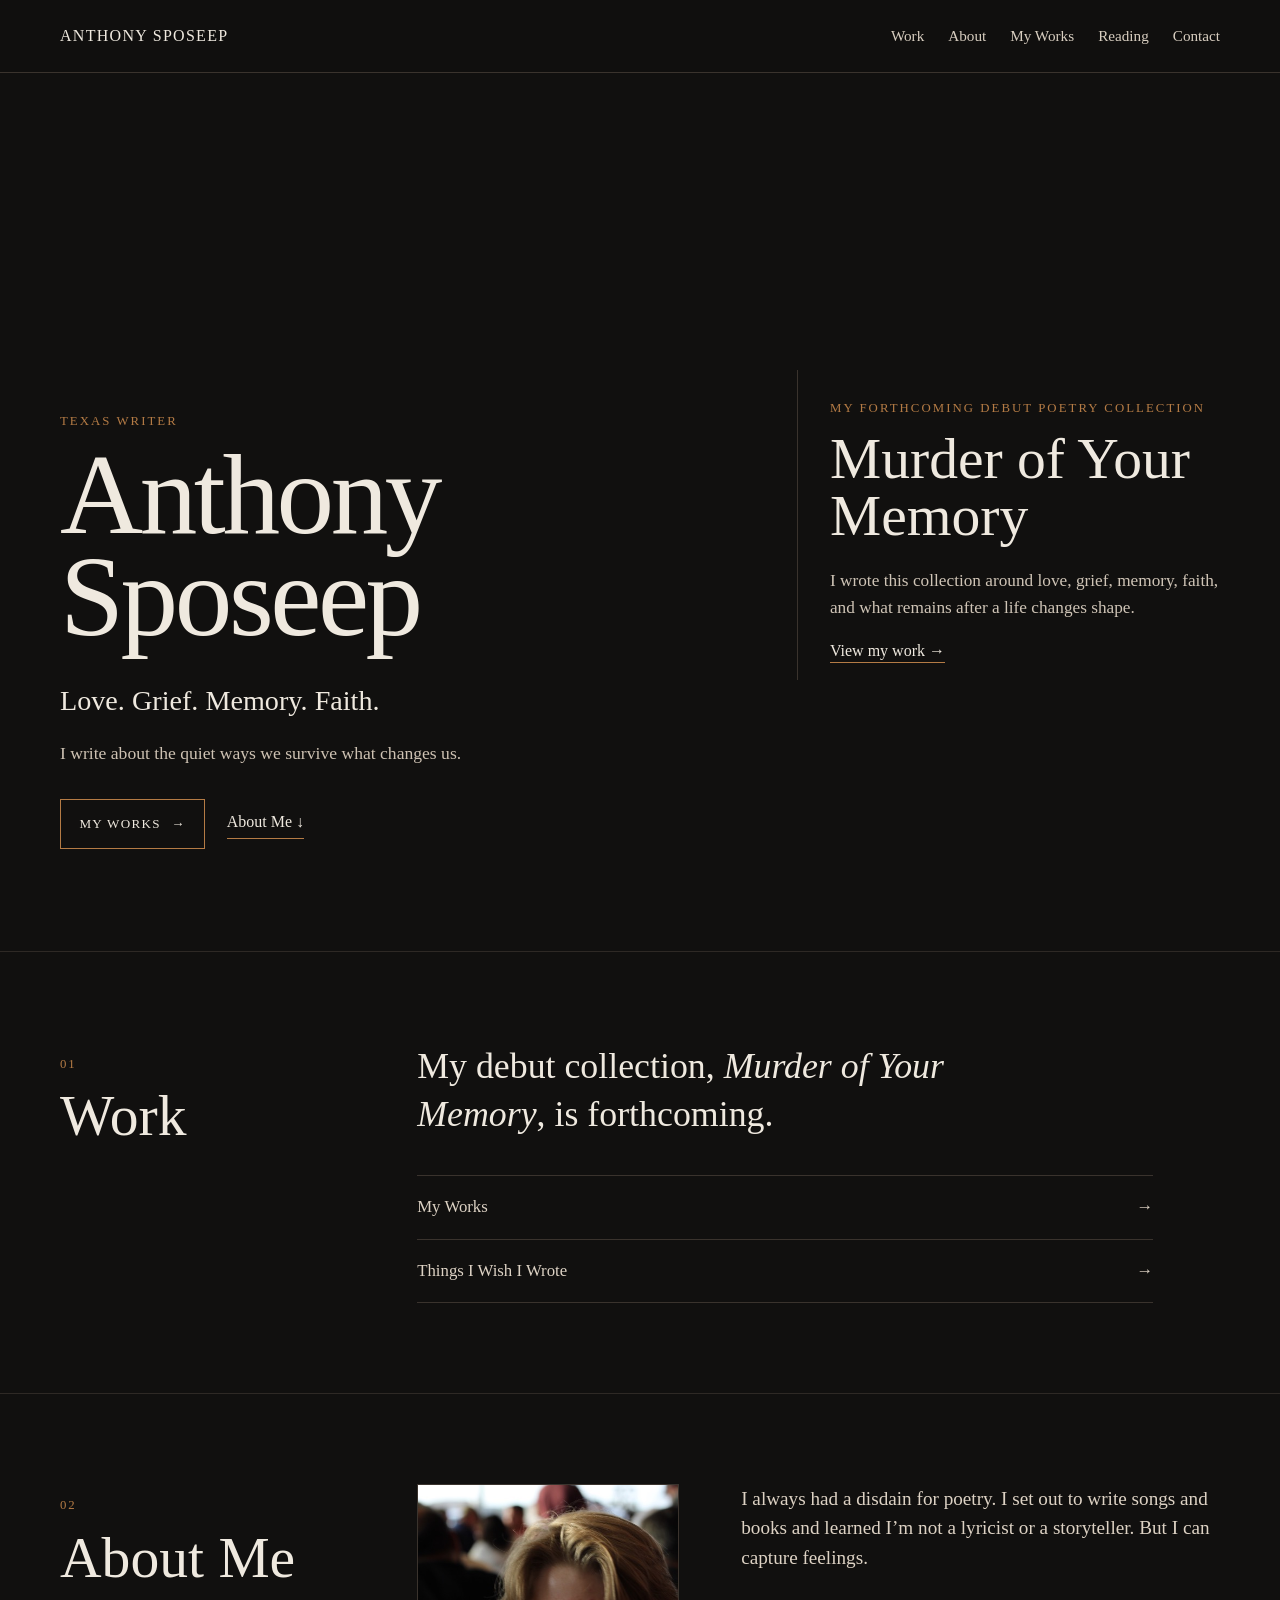
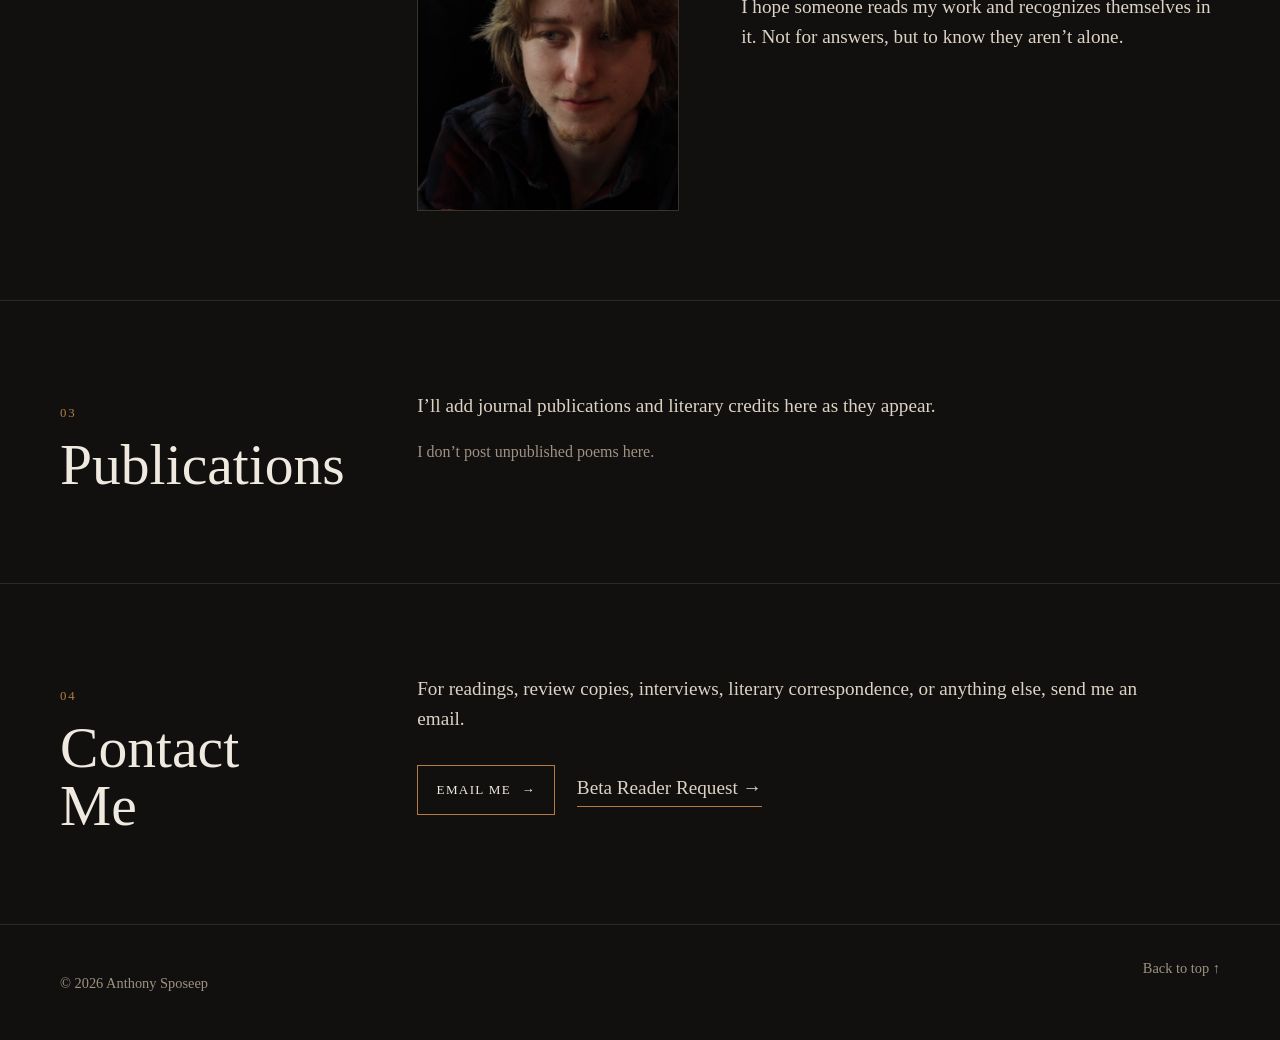
==== commit 74d038c3: "Make site copy first person" ====
--- a/index.html
+++ b/index.html
@@ -3,10 +3,10 @@
 <head>
   <meta charset="utf-8">
   <meta name="viewport" content="width=device-width, initial-scale=1">
-  <meta name="description" content="Official website of Anthony Sposeep, a Texas writer whose work explores love, grief, memory, faith, and the quiet ways people survive what changes them.">
+  <meta name="description" content="My author website. I write about love, grief, memory, faith, and the quiet ways we survive what changes us.">
   <meta name="theme-color" content="#11100f">
   <meta property="og:title" content="Anthony Sposeep | Writer">
-  <meta property="og:description" content="Poetry, memory, grief, faith, and the quiet ways people survive what changes them.">
+  <meta property="og:description" content="I write about love, grief, memory, faith, and the quiet ways we survive what changes us.">
   <meta property="og:type" content="website">
   <title>Anthony Sposeep | Writer</title>
   <link rel="icon" href="favicon.svg" type="image/svg+xml">
@@ -34,18 +34,18 @@
         <p class="eyebrow">Texas writer</p>
         <h1>Anthony Sposeep</h1>
         <p class="hero-line">Love. Grief. Memory. Faith.</p>
-        <p class="hero-intro">Writing about the quiet ways people survive what changes them.</p>
+        <p class="hero-intro">I write about the quiet ways we survive what changes us.</p>
         <div class="home-actions">
           <a class="contact-button" href="works.html">My Works <span aria-hidden="true">→</span></a>
-          <a class="text-link" href="#about">About <span aria-hidden="true">↓</span></a>
+          <a class="text-link" href="#about">About Me <span aria-hidden="true">↓</span></a>
         </div>
       </div>
 
-      <aside class="home-feature" aria-label="Forthcoming debut poetry collection">
-        <p class="eyebrow">Forthcoming debut poetry collection</p>
+      <aside class="home-feature" aria-label="My forthcoming debut poetry collection">
+        <p class="eyebrow">My forthcoming debut poetry collection</p>
         <h2>Murder of Your Memory</h2>
-        <p>A poetry collection centered on love, grief, memory, faith, and what remains after a life changes shape.</p>
-        <a class="text-link" href="works.html">View the work <span aria-hidden="true">→</span></a>
+        <p>I wrote this collection around love, grief, memory, faith, and what remains after a life changes shape.</p>
+        <a class="text-link" href="works.html">View my work <span aria-hidden="true">→</span></a>
       </aside>
     </section>
 
@@ -56,7 +56,7 @@
           <h2>Work</h2>
         </div>
         <div class="home-copy">
-          <p class="home-lead">His debut collection, <em>Murder of Your Memory</em>, is forthcoming.</p>
+          <p class="home-lead">My debut collection, <em>Murder of Your Memory</em>, is forthcoming.</p>
           <div class="home-link-row">
             <a href="works.html">My Works <span aria-hidden="true">→</span></a>
             <a href="reading.html">Things I Wish I Wrote <span aria-hidden="true">→</span></a>
@@ -69,7 +69,7 @@
       <div class="shell home-grid">
         <div>
           <p class="section-number">02</p>
-          <h2>About</h2>
+          <h2>About Me</h2>
         </div>
         <div class="home-about">
           <img class="home-portrait" src="868.JPEG" alt="Portrait of Anthony Sposeep">
@@ -88,8 +88,8 @@
           <h2>Publications</h2>
         </div>
         <div class="home-copy">
-          <p>Journal publications and literary credits will be added here as they appear.</p>
-          <p class="quiet">No unpublished poems are posted on this site.</p>
+          <p>I’ll add journal publications and literary credits here as they appear.</p>
+          <p class="quiet">I don’t post unpublished poems here.</p>
         </div>
       </div>
     </section>
@@ -98,12 +98,12 @@
       <div class="shell home-grid">
         <div>
           <p class="section-number">04</p>
-          <h2>Contact</h2>
+          <h2>Contact Me</h2>
         </div>
         <div class="home-copy">
-          <p>For readings, review copies, interviews, literary correspondence, or other professional inquiries, get in touch by email.</p>
+          <p>For readings, review copies, interviews, literary correspondence, or anything else, send me an email.</p>
           <div class="home-actions">
-            <a class="contact-button email-link" href="#" data-subject="Website Inquiry">Email Anthony <span aria-hidden="true">→</span></a>
+            <a class="contact-button email-link" href="#" data-subject="Website Inquiry">Email Me <span aria-hidden="true">→</span></a>
             <a class="text-link email-link" href="#" data-subject="Beta Reader Request">Beta Reader Request <span aria-hidden="true">→</span></a>
           </div>
         </div>
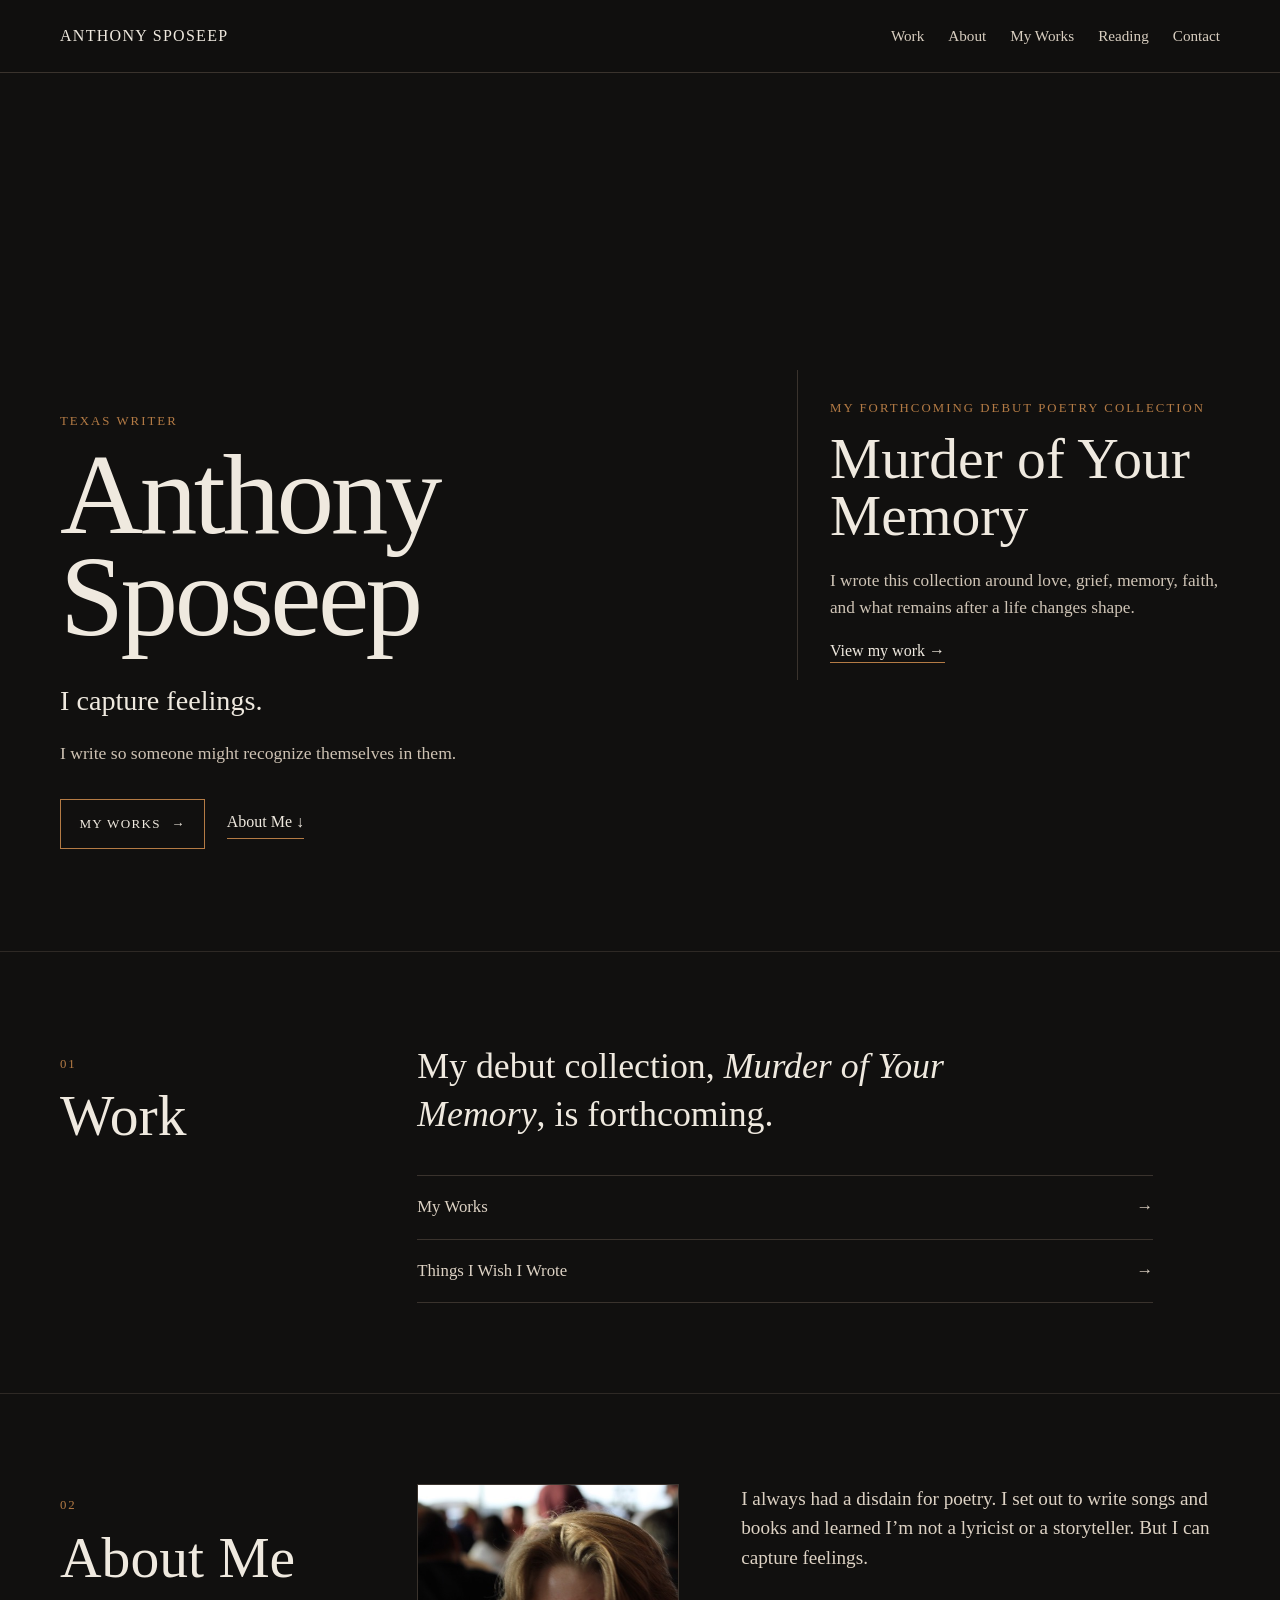
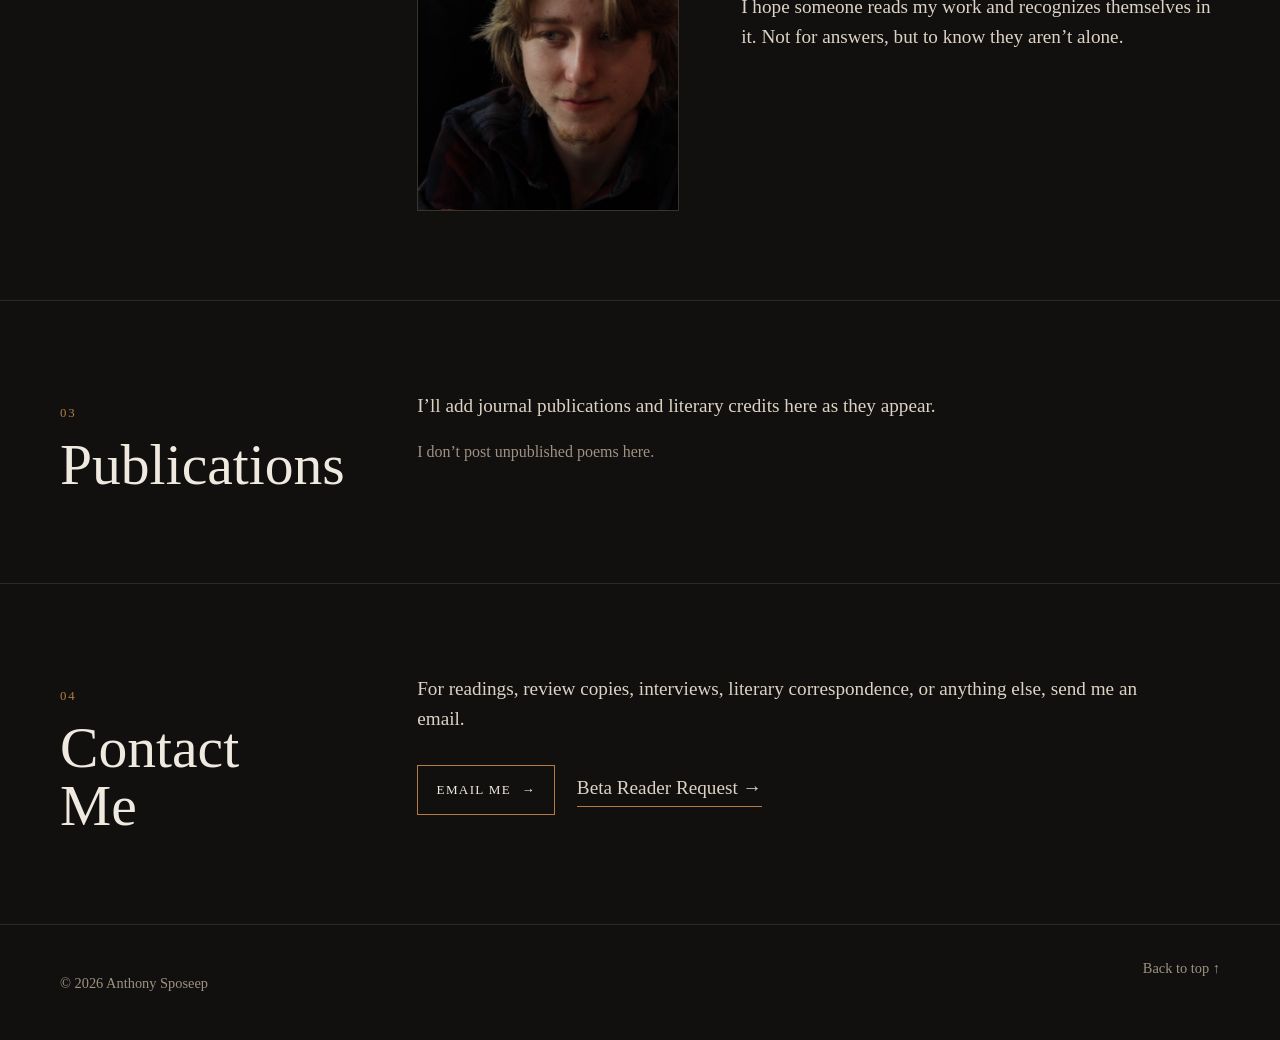
==== commit 3b3a7ef3: "Personalize homepage hero" ====
--- a/index.html
+++ b/index.html
@@ -3,10 +3,10 @@
 <head>
   <meta charset="utf-8">
   <meta name="viewport" content="width=device-width, initial-scale=1">
-  <meta name="description" content="My author website. I write about love, grief, memory, faith, and the quiet ways we survive what changes us.">
+  <meta name="description" content="My author website. I write to capture feelings and make them recognizable.">
   <meta name="theme-color" content="#11100f">
   <meta property="og:title" content="Anthony Sposeep | Writer">
-  <meta property="og:description" content="I write about love, grief, memory, faith, and the quiet ways we survive what changes us.">
+  <meta property="og:description" content="I write to capture feelings and make them recognizable.">
   <meta property="og:type" content="website">
   <title>Anthony Sposeep | Writer</title>
   <link rel="icon" href="favicon.svg" type="image/svg+xml">
@@ -33,8 +33,8 @@
       <div class="home-hero-copy">
         <p class="eyebrow">Texas writer</p>
         <h1>Anthony Sposeep</h1>
-        <p class="hero-line">Love. Grief. Memory. Faith.</p>
-        <p class="hero-intro">I write about the quiet ways we survive what changes us.</p>
+        <p class="hero-line">I capture feelings.</p>
+        <p class="hero-intro">I write so someone might recognize themselves in them.</p>
         <div class="home-actions">
           <a class="contact-button" href="works.html">My Works <span aria-hidden="true">→</span></a>
           <a class="text-link" href="#about">About Me <span aria-hidden="true">↓</span></a>
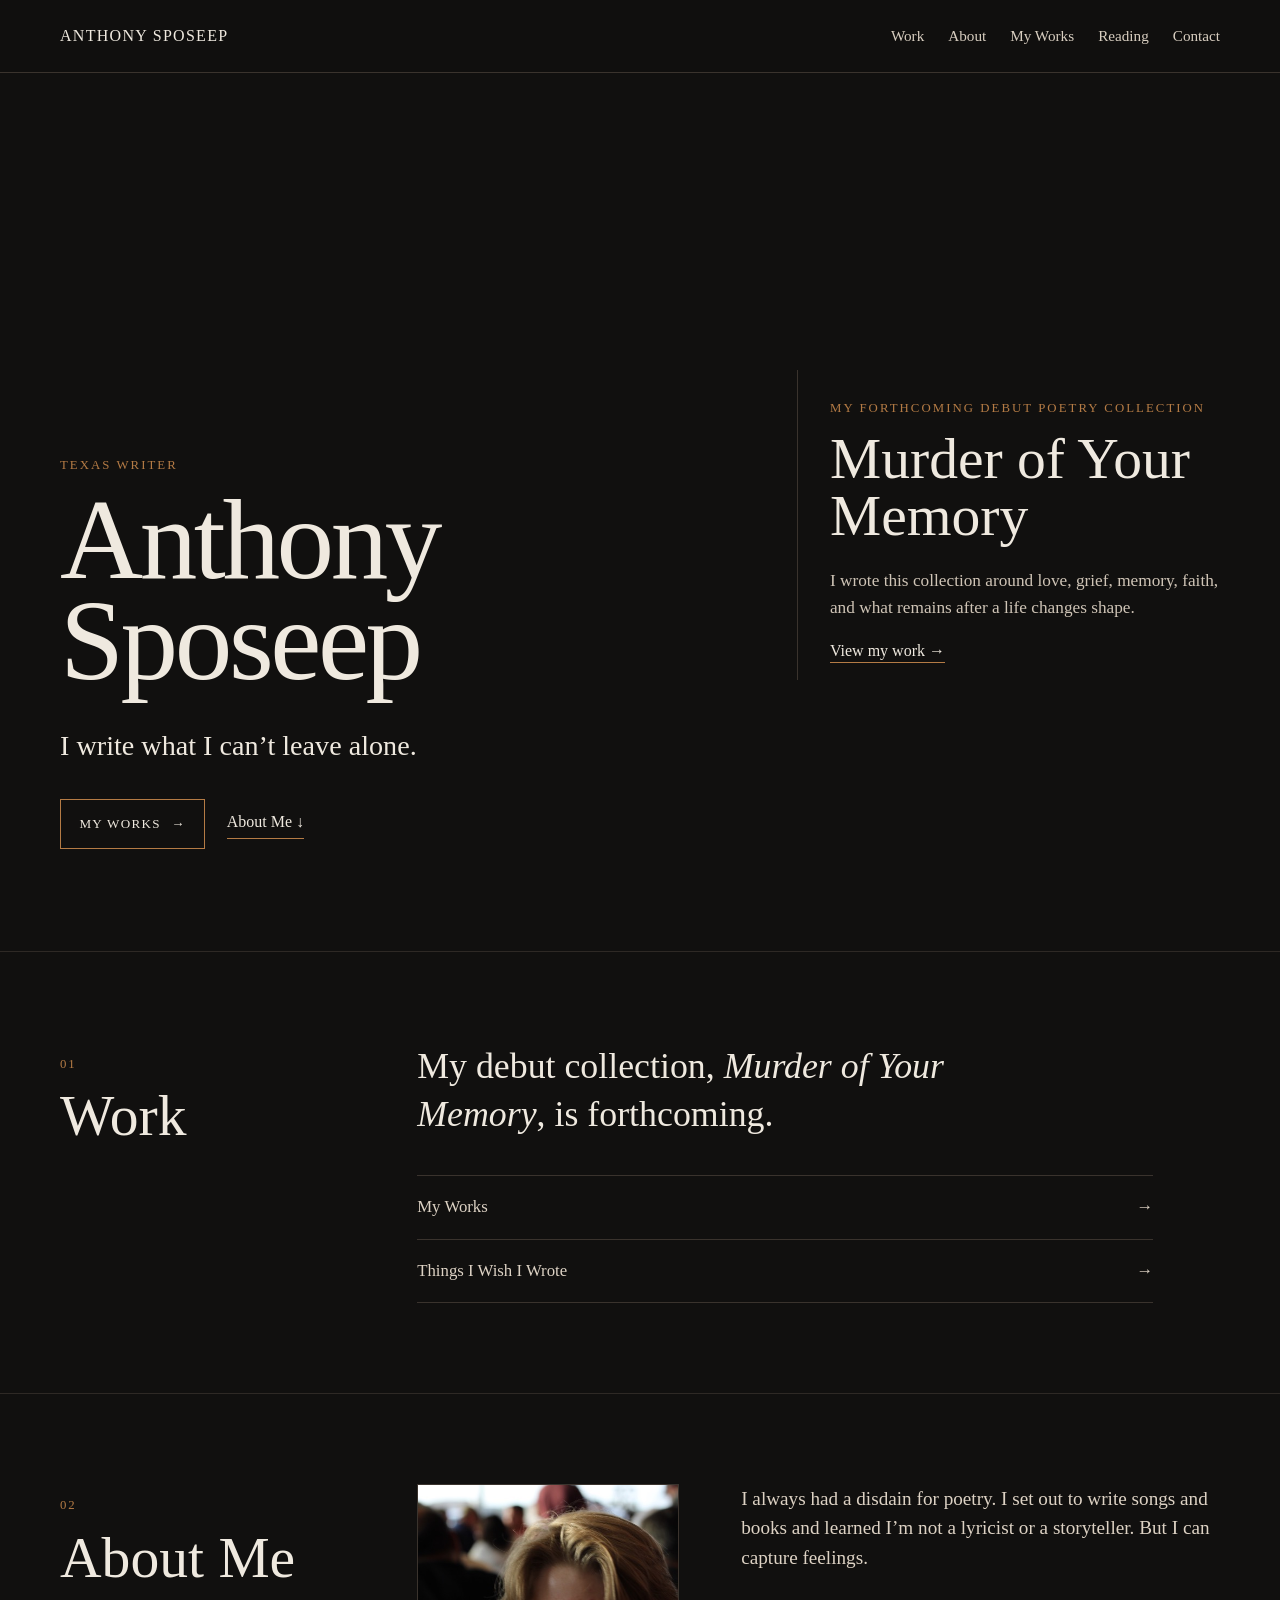
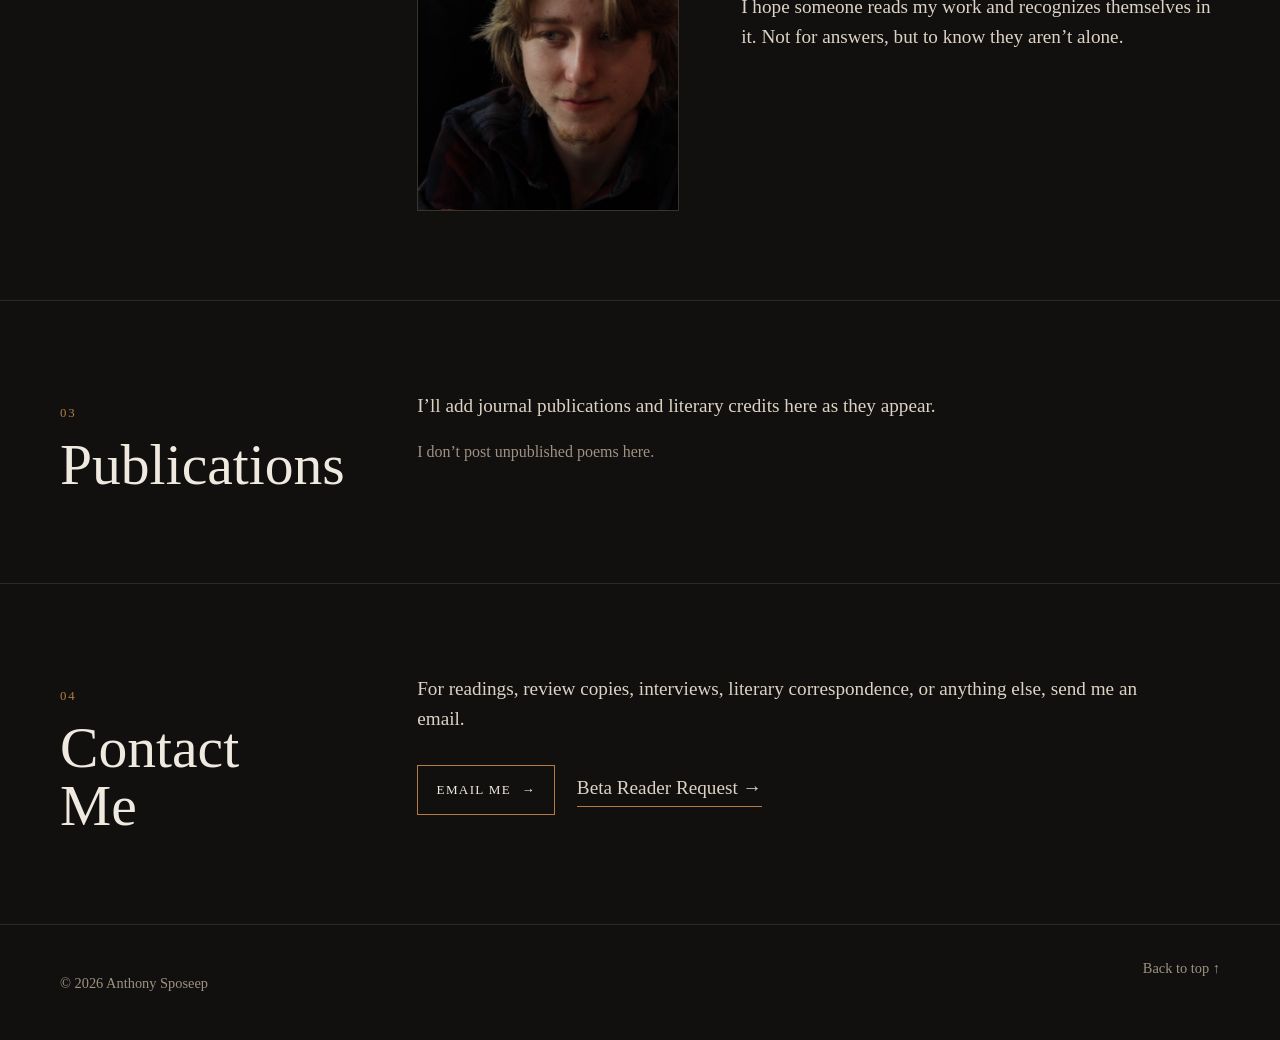
==== commit 472e670d: "Refine homepage tagline" ====
--- a/index.html
+++ b/index.html
@@ -3,10 +3,10 @@
 <head>
   <meta charset="utf-8">
   <meta name="viewport" content="width=device-width, initial-scale=1">
-  <meta name="description" content="My author website. I write to capture feelings and make them recognizable.">
+  <meta name="description" content="My author website. I write what I can’t leave alone.">
   <meta name="theme-color" content="#11100f">
   <meta property="og:title" content="Anthony Sposeep | Writer">
-  <meta property="og:description" content="I write to capture feelings and make them recognizable.">
+  <meta property="og:description" content="I write what I can’t leave alone.">
   <meta property="og:type" content="website">
   <title>Anthony Sposeep | Writer</title>
   <link rel="icon" href="favicon.svg" type="image/svg+xml">
@@ -33,8 +33,7 @@
       <div class="home-hero-copy">
         <p class="eyebrow">Texas writer</p>
         <h1>Anthony Sposeep</h1>
-        <p class="hero-line">I capture feelings.</p>
-        <p class="hero-intro">I write so someone might recognize themselves in them.</p>
+        <p class="hero-line">I write what I can’t leave alone.</p>
         <div class="home-actions">
           <a class="contact-button" href="works.html">My Works <span aria-hidden="true">→</span></a>
           <a class="text-link" href="#about">About Me <span aria-hidden="true">↓</span></a>
